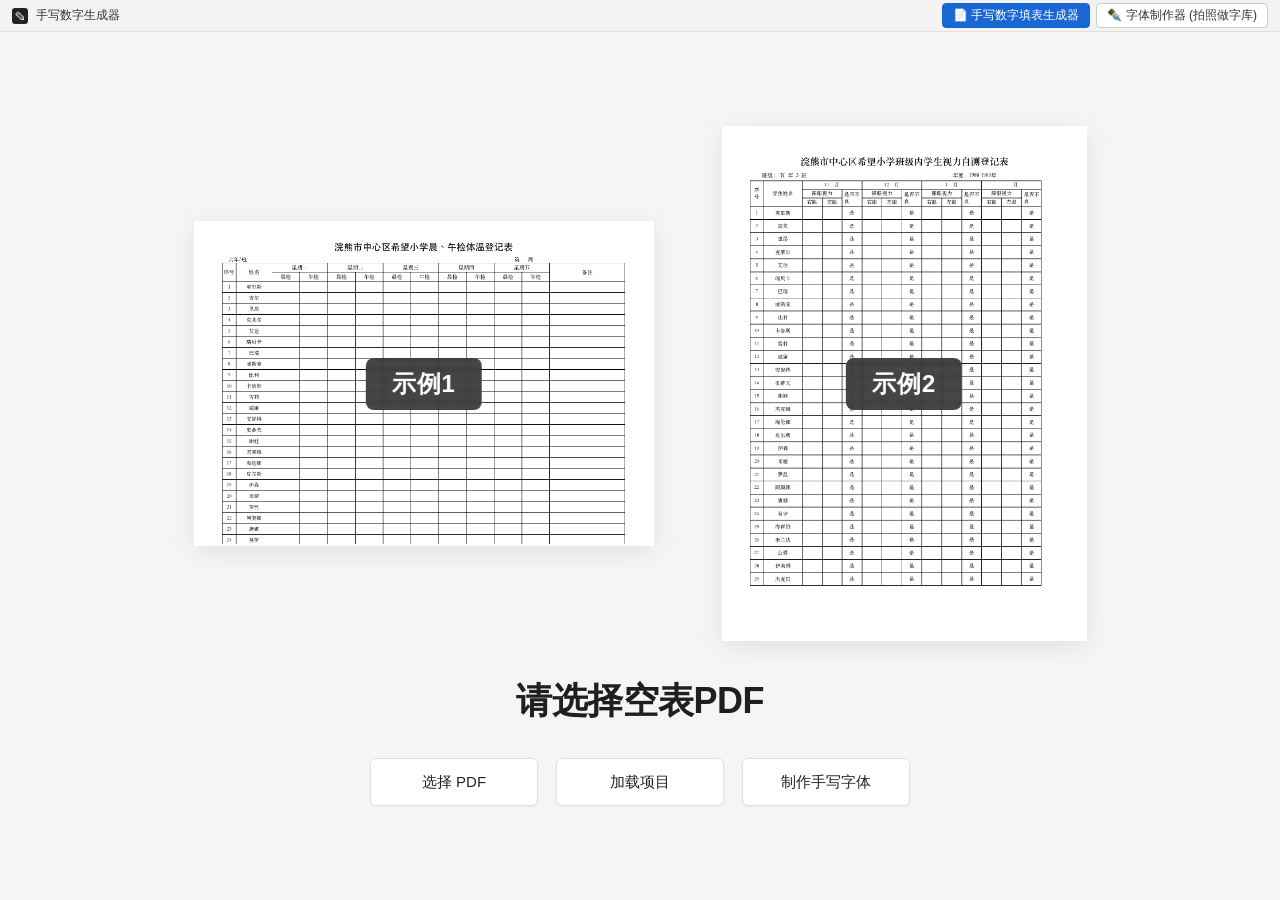
==== index.html @ 27a58cac "feat: initial release of Handwrite Digit Generator & Font Maker with Archify architecture docs" ====
<!doctype html>
<html lang="zh-CN">
<head>
  <meta charset="utf-8">
  <meta name="viewport" content="width=device-width, initial-scale=1">
  <title>手写数字生成器</title>
  <link rel="stylesheet" href="styles.css?v=9">
</head>
<body>
  <div class="app-shell">
    <!-- Top Desktop Window Bar with Module Switcher -->
    <header class="window-titlebar" id="windowTitlebar">
      <div class="titlebar-brand">
        <span class="titlebar-icon">✎</span>
        <span id="windowTitleText">手写数字生成器</span>
      </div>
      <div class="titlebar-mode-switch">
        <button type="button" class="mode-pill active" id="tabMainApp">📄 手写数字填表生成器</button>
        <button type="button" class="mode-pill" id="tabFontMaker">✒️ 字体制作器 (拍照做字库)</button>
      </div>
    </header>

    <!-- ================= VIEW 1: HOME (请选择空表PDF - Screenshot 2) ================= -->
    <main class="home-view" id="homeView">
      <div class="examples-showcase">
        <button type="button" class="example-card landscape" id="btnExample1" title="点击加载示例1：晨、午检体温登记表">
          <img id="imgExample1Preview" alt="示例1：晨、午检体温登记表">
          <span class="example-badge">示例1</span>
        </button>
        <button type="button" class="example-card portrait" id="btnExample2" title="点击加载示例2：学生视力自测登记表">
          <img id="imgExample2Preview" alt="示例2：学生视力自测登记表">
          <span class="example-badge">示例2</span>
        </button>
      </div>
      <h1 class="home-title">请选择空表PDF</h1>
      <div class="home-actions">
        <button type="button" class="home-btn" id="btnHomeSelectPdf">选择 PDF</button>
        <button type="button" class="home-btn" id="btnHomeLoadProject">加载项目</button>
        <button type="button" class="home-btn" id="btnHomeOpenFontMaker">制作手写字体</button>
      </div>
    </main>

    <!-- ================= VIEW 2: WORKSPACE (主工作台 - Screenshots 3, 7, 8, 9) ================= -->
    <section class="workspace-view" id="workspaceView" hidden>
      <!-- Top Toolbar -->
      <div class="top-toolbar">
        <div class="toolbar-left">
          <button type="button" class="icon-btn" id="btnUndo" title="撤销 (Ctrl+Z)" aria-label="撤销">↶</button>
          <button type="button" class="icon-btn" id="btnRedo" title="恢复 (Ctrl+Y)" aria-label="恢复">↷</button>
          <div class="zoom-control">
            <button type="button" class="icon-btn" id="btnZoomOut" aria-label="缩小">-</button>
            <input type="range" class="native-slider" id="zoomSlider" min="40" max="300" step="1" value="145" aria-label="缩放比例">
            <button type="button" class="icon-btn" id="btnZoomIn" aria-label="放大">+</button>
            <span class="zoom-label" id="zoomLabel">145%</span>
          </div>
          <label class="checkbox-inline" for="chkHideLegend">
            <input type="checkbox" id="chkHideLegend">
            <span>隐藏图例</span>
          </label>
        </div>

        <div class="toolbar-center">
          <div class="page-nav">
            <button type="button" class="icon-btn" id="btnPrevPage" aria-label="上一页">‹</button>
            <select class="page-select" id="pageSelect" aria-label="当前页码">
              <option value="1">1</option>
            </select>
            <span id="totalPagesText">/ 2 页</span>
            <button type="button" class="icon-btn" id="btnNextPage" aria-label="下一页">›</button>
          </div>
        </div>

        <div class="toolbar-right">
          <button type="button" class="btn" id="btnRerollSeed" title="重新随机生成全部单元格手写字迹">🎲 换一批字迹</button>
          <button type="button" class="btn" id="btnReselectPdf">重新选择PDF</button>
          <button type="button" class="btn" id="btnLoadProject">加载项目</button>
          <button type="button" class="btn" id="btnSaveProject">保存项目</button>
          <button type="button" class="btn btn-primary" id="btnExportPdf">↑ 导出</button>
          <button type="button" class="icon-btn" id="btnSettings" title="导出与仿真设置" aria-label="设置">⚙️</button>
        </div>
      </div>

      <div class="workspace-body">
        <!-- Left Control Sidebar -->
        <aside class="control-sidebar" id="controlSidebar">
          <!-- Card 1: 整体控制 -->
          <div class="control-card">
            <div class="card-header">
              <div class="card-title-group">
                <h2 class="card-title">整体控制</h2>
              </div>
              <div class="card-tools">
                <button type="button" class="icon-btn" data-copy-section="grid" title="复制整体控制参数" aria-label="复制参数">❐</button>
                <button type="button" class="icon-btn" data-paste-section="grid" title="粘贴整体控制参数" aria-label="粘贴参数">📋</button>
              </div>
            </div>

            <div class="control-row">
              <label class="row-label" for="rngStartX">起点 X</label>
              <div class="row-slider-wrap">
                <input type="range" class="native-slider" id="rngStartX" min="0.2" max="26" step="0.01" value="4.91">
              </div>
              <input type="number" class="num-input" id="numStartX" step="0.01" value="4.91" aria-label="起点X数值">
              <button type="button" class="icon-btn" data-reset="startX" title="重置起点X" aria-label="重置起点X">↺</button>
            </div>

            <div class="control-row">
              <label class="row-label" for="rngStartY">起点 Y</label>
              <div class="row-slider-wrap">
                <input type="range" class="native-slider" id="rngStartY" min="0.2" max="26" step="0.01" value="3.82">
              </div>
              <input type="number" class="num-input" id="numStartY" step="0.01" value="3.82" aria-label="起点Y数值">
              <button type="button" class="icon-btn" data-reset="startY" title="重置起点Y" aria-label="重置起点Y">↺</button>
            </div>

            <div class="control-row">
              <label class="row-label" for="rngColWidth">列宽</label>
              <div class="row-slider-wrap">
                <input type="range" class="native-slider" id="rngColWidth" min="0.4" max="6.0" step="0.01" value="1.82">
              </div>
              <input type="number" class="num-input" id="numColWidth" step="0.01" value="1.82" aria-label="列宽数值">
              <button type="button" class="icon-btn" id="btnToggleColRuler" title="在画面上显示/拖动列宽标尺" aria-label="列宽标尺">📏</button>
              <button type="button" class="icon-btn" data-reset="colWidth" title="重置列宽" aria-label="重置列宽">↺</button>
            </div>

            <div class="control-row">
              <label class="row-label" for="rngRowHeight">行高</label>
              <div class="row-slider-wrap">
                <input type="range" class="native-slider" id="rngRowHeight" min="0.3" max="3.0" step="0.01" value="0.72">
              </div>
              <input type="number" class="num-input" id="numRowHeight" step="0.01" value="0.72" aria-label="行高数值">
              <button type="button" class="icon-btn" id="btnToggleRowRuler" title="在画面上显示/拖动行高标尺" aria-label="行高标尺">📏</button>
              <button type="button" class="icon-btn" data-reset="rowHeight" title="重置行高" aria-label="重置行高">↺</button>
            </div>

            <div class="control-row">
              <label class="row-label" for="rngCellPad">单元格</label>
              <div class="row-slider-wrap">
                <input type="range" class="native-slider" id="rngCellPad" min="-2.0" max="2.0" step="0.01" value="-0.28">
              </div>
              <input type="number" class="num-input" id="numCellPad" step="0.01" value="-0.28" aria-label="单元格偏移数值">
              <button type="button" class="icon-btn" data-reset="cellPad" title="重置单元格偏移" aria-label="重置单元格偏移">↺</button>
            </div>
          </div>

          <!-- Card 2: 行列数 -->
          <div class="control-card">
            <div class="card-header">
              <div class="card-title-group">
                <h2 class="card-title">行列数</h2>
              </div>
            </div>

            <div class="control-row">
              <label class="row-label" for="rngRows">行数</label>
              <div class="row-slider-wrap">
                <input type="range" class="native-slider" id="rngRows" min="1" max="60" step="1" value="24">
              </div>
              <input type="number" class="num-input" id="numRows" min="1" max="60" step="1" value="24" aria-label="行数数值">
              <button type="button" class="icon-btn" data-reset="rows" title="重置行数" aria-label="重置行数">↺</button>
            </div>

            <div class="control-row">
              <label class="row-label" for="rngCols">列数</label>
              <div class="row-slider-wrap">
                <input type="range" class="native-slider" id="rngCols" min="1" max="24" step="1" value="10">
              </div>
              <input type="number" class="num-input" id="numCols" min="1" max="24" step="1" value="10" aria-label="列数数值">
              <button type="button" class="icon-btn" data-reset="cols" title="重置列数" aria-label="重置列数">↺</button>
            </div>

            <div class="cols-check-grid" id="colsCheckGrid"></div>
          </div>

          <!-- Card 3: 填写内容 -->
          <div class="control-card">
            <div class="card-header">
              <div class="card-title-group">
                <h2 class="card-title">填写内容</h2>
              </div>
            </div>

            <div class="fill-tabs">
              <button type="button" class="fill-tab active" id="tabFillRandom">随机填写数字</button>
              <button type="button" class="fill-tab" id="tabFillManual">手动输入</button>
            </div>

            <div class="fill-panel-box" id="panelFillRandom">
              <div class="slots-header">
                <span style="font-size:12.5px;color:#333;">数位顺序</span>
                <div style="display:flex;align-items:center;gap:6px;">
                  <button type="button" class="btn" id="btnPresetTemp" title="一键设为体温 36.1~36.9">体温 36.x</button>
                  <button type="button" class="btn" id="btnPresetVision" title="一键设为视力 4.3~5.1">视力 4.3-5.1</button>
                  <button type="button" class="btn" id="btnAddDigitSlot">+ 添加数位</button>
                </div>
              </div>
              <div class="slots-list" id="digitSlotsList"></div>
            </div>

            <div class="fill-panel-box" id="panelFillManual" hidden>
              <p style="margin:0 0 10px 0;font-size:12px;color:#555;">当前为手动/表格数据模式，可逐格编辑或一键生成真实视力/体温数据。</p>
              <div style="display:flex;gap:8px;flex-wrap:wrap;">
                <button type="button" class="btn btn-primary" id="btnOpenManualModal">✎ 打开手动输入表格</button>
                <button type="button" class="btn" id="btnRegenManualVision">🎲 随机生成视力表 (4.3~5.1)</button>
                <button type="button" class="btn" id="btnRegenManualTemp">🎲 随机生成体温表 (36.1~36.9)</button>
              </div>
            </div>
          </div>

          <!-- Card 4: 字体 -->
          <div class="control-card">
            <div class="card-header">
              <div class="card-title-group">
                <h2 class="card-title">字体</h2>
              </div>
              <div class="card-tools">
                <button type="button" class="btn" id="btnGoMakeFont">✒️ 制作新字体</button>
              </div>
            </div>
            <div class="control-row">
              <select id="fontSelect" class="page-select" style="width:100%;height:32px;" aria-label="选择手写字体"></select>
            </div>
            <div class="control-row" style="margin-top:8px;">
              <label class="checkbox-inline" for="chkNormalizeFontSize" style="margin-left:0;">
                <input type="checkbox" id="chkNormalizeFontSize" checked>
                <span>自动统一字体大小</span>
              </label>
              <label class="checkbox-inline" for="chkScratchEffect" style="margin-left:auto;" title="模拟真人偶尔写错字划掉重写的真实痕迹">
                <input type="checkbox" id="chkScratchEffect">
                <span>偶发涂改仿真痕</span>
              </label>
            </div>
          </div>

          <!-- Card 5: 单元格随机 (Dual-Thumb Range Sliders) -->
          <div class="control-card">
            <div class="card-header">
              <div class="card-title-group">
                <h2 class="card-title">单元格随机</h2>
                <button type="button" class="icon-btn" data-dice-section="cellRandom" title="随机生成单元格偏移范围" aria-label="随机单元格参数">🎲</button>
              </div>
              <div class="card-tools">
                <button type="button" class="icon-btn" data-copy-section="cellRandom" title="复制参数" aria-label="复制">❐</button>
                <button type="button" class="icon-btn" data-paste-section="cellRandom" title="粘贴参数" aria-label="粘贴">📋</button>
              </div>
            </div>
            <div id="mountCellRandom"></div>
          </div>

          <!-- Card 6: 单字位置随机 -->
          <div class="control-card">
            <div class="card-header">
              <div class="card-title-group">
                <h2 class="card-title">单字位置随机</h2>
                <button type="button" class="icon-btn" data-dice-section="charPosRandom" title="随机生成单字位置范围" aria-label="随机单字位置参数">🎲</button>
              </div>
              <div class="card-tools">
                <button type="button" class="icon-btn" data-copy-section="charPosRandom" title="复制参数" aria-label="复制">❐</button>
                <button type="button" class="icon-btn" data-paste-section="charPosRandom" title="粘贴参数" aria-label="粘贴">📋</button>
              </div>
            </div>
            <div id="mountCharPosRandom"></div>
          </div>

          <!-- Card 7: 单字形变随机 -->
          <div class="control-card">
            <div class="card-header">
              <div class="card-title-group">
                <h2 class="card-title">单字形变随机</h2>
                <button type="button" class="icon-btn" data-dice-section="charShapeRandom" title="随机生成单字形变范围" aria-label="随机单字形变参数">🎲</button>
              </div>
              <div class="card-tools">
                <button type="button" class="icon-btn" data-copy-section="charShapeRandom" title="复制参数" aria-label="复制">❐</button>
                <button type="button" class="icon-btn" data-paste-section="charShapeRandom" title="粘贴参数" aria-label="粘贴">📋</button>
              </div>
            </div>
            <div id="mountCharShapeRandom"></div>
          </div>

          <!-- Card 8: 小数点随机 -->
          <div class="control-card">
            <div class="card-header">
              <div class="card-title-group">
                <h2 class="card-title">小数点随机</h2>
                <button type="button" class="icon-btn" data-dice-section="dotRandom" title="随机生成小数点范围" aria-label="随机小数点参数">🎲</button>
              </div>
              <div class="card-tools">
                <button type="button" class="icon-btn" data-copy-section="dotRandom" title="复制参数" aria-label="复制">❐</button>
                <button type="button" class="icon-btn" data-paste-section="dotRandom" title="粘贴参数" aria-label="粘贴">📋</button>
              </div>
            </div>
            <div id="mountDotRandom"></div>
          </div>
        </aside>

        <!-- Right Interactive PDF Preview Viewport -->
        <div class="canvas-viewport" id="canvasViewport">
          <div class="canvas-stage" id="canvasStage">
            <canvas id="pdfRenderCanvas"></canvas>
            <div class="stage-overlay" id="stageOverlay">
              <!-- Blue Column Guides -->
              <div id="colGuidesContainer"></div>
              <!-- Red Origin Handle -->
              <div class="origin-handle" id="originHandle">
                <div class="origin-crosshair">✚</div>
                <div class="origin-badge">点击拖动: 起点</div>
              </div>
              <!-- Green Column Width Ruler -->
              <div class="ruler-handle" id="colWidthRuler" hidden>
                <div class="ruler-line-h" id="colWidthRulerLine">
                  <div class="ruler-dot" style="left:-6px;top:-4.5px;"></div>
                  <div class="ruler-dot" id="colWidthRulerDotEnd" style="right:-6px;top:-4.5px;"></div>
                  <div class="ruler-tag" id="colWidthRulerTag">列宽 1.82 cm</div>
                </div>
              </div>
              <!-- Green Row Height Ruler -->
              <div class="ruler-handle" id="rowHeightRuler" hidden>
                <div class="ruler-line-v" id="rowHeightRulerLine">
                  <div class="ruler-dot" style="left:-4.5px;top:-6px;"></div>
                  <div class="ruler-dot" id="rowHeightRulerDotEnd" style="left:-4.5px;bottom:-6px;"></div>
                  <div class="ruler-tag" id="rowHeightRulerTag" style="left:42px;top:50%;transform:translateY(-50%);">行高 0.72 cm</div>
                </div>
              </div>
            </div>
          </div>

          <div class="floating-hud">
            <div>鼠标左键/中键：拖动画面</div>
            <div>滚轮：缩放画面</div>
          </div>
        </div>
      </div>

      <footer class="status-bar">
        <span id="statusBarText">项目已加载: F:\Project\xmedustudio\HandWriteDigit\handwrite-digit\example\体温登记表范例</span>
        <span id="statusGlyphCount">当前字体: 默认手写字体 (160个实拍字形)</span>
      </footer>
    </section>

    <!-- ================= VIEW 3: FONT MAKER (字体制作器 - Screenshots 10, 11, 12, 13) ================= -->
    <section class="font-maker-view" id="fontMakerView" hidden>
      <!-- Welcome Screen (Screenshot 10) -->
      <div class="fm-welcome" id="fmWelcomeScreen">
        <img class="fm-sample-photo" id="fmSamplePhotoImg" alt="手写数字样本照片">
        <div class="fm-welcome-info">
          <h2>手写字照片要求：</h2>
          <p>1. 尽可能每个字都差不多大</p>
          <p>2. 拍得越清晰，制作效果越好</p>
          <div class="fm-welcome-actions">
            <button type="button" class="fm-btn" id="btnFmUploadPhoto" style="min-width:140px;height:44px;justify-content:center;font-size:15px;">选择图片</button>
            <button type="button" class="fm-btn fm-btn-green" id="btnFmUseSamplePhoto" style="min-width:168px;height:44px;font-size:15px;">使用示例手写照片体验</button>
          </div>
        </div>
      </div>

      <!-- Steps 1, 2, 3 Interactive Screen -->
      <div id="fmStepsContainer" style="display:flex;flex-direction:column;flex:1;overflow:hidden;" hidden>
        <div class="fm-topbar">
          <div style="display:flex;align-items:center;gap:10px;">
            <span class="fm-step-title" id="fmStepTitle">第一步：抠图</span>
            <button type="button" class="fm-btn" id="btnFmReupload">重新选择图片</button>
            <button type="button" class="fm-btn" id="btnFmPrevStep" hidden>返回上一步</button>
            <button type="button" class="fm-btn" id="btnFmUndo" hidden>↶ 撤销</button>
            <button type="button" class="fm-btn" id="btnFmRedo" hidden>↷ 恢复</button>
          </div>

          <!-- Step 1 Center Tolerance Slider -->
          <div id="fmToleranceBar" style="display:flex;flex-direction:column;align-items:center;gap:4px;">
            <span style="font-size:13px;color:#e0e0e0;">容差越高，保留的近似黑色像素越多</span>
            <div style="display:flex;align-items:center;gap:10px;width:300px;">
              <label for="fmToleranceSlider" style="font-size:13px;">容差</label>
              <input type="range" class="native-slider" id="fmToleranceSlider" min="5" max="75" value="29" style="--slider-fill-color:#9333ea;--slider-thumb-color:#9333ea;">
              <span id="fmToleranceVal" style="min-width:24px;font-size:13px;">29</span>
            </div>
          </div>

          <!-- Step 3 Right Preview + Export -->
          <div style="display:flex;align-items:center;gap:16px;">
            <div id="fmStep3PreviewWrap" style="display:flex;align-items:center;gap:10px;" hidden>
              <span style="font-size:13px;color:#ccc;">字体预览</span>
              <canvas id="fmPreviewCanvas" width="120" height="44" style="background:transparent;"></canvas>
              <button type="button" class="fm-btn" id="btnFmAutoLabelRows" title="按行自动标注 1~9, 0, .">⚡ 一键按行标注</button>
            </div>
            <button type="button" class="fm-btn fm-btn-green" id="btnFmNextStep">下一步</button>
            <button type="button" class="fm-btn" id="btnFmExportFont" hidden style="background:#333;border-color:#555;">导出字体</button>
          </div>
        </div>

        <div class="fm-canvas-area" id="fmCanvasViewport">
          <div class="fm-checkerboard" id="fmCanvasStage">
            <canvas id="fmMainCanvas"></canvas>
          </div>
          <div class="floating-hud" id="fmHudTip">
            <div>滚轮：放大缩小检查</div>
            <div>鼠标中键/左键：拖动</div>
          </div>
        </div>

        <!-- Step 3 Bottom Category Bar (Screenshot 13) -->
        <div class="fm-bottom-bar" id="fmBottomBar" hidden></div>

        <footer class="status-bar" style="background:#181818;border-color:#2d2d2d;color:#bbb;">
          <span id="fmStatusBarText">请调节容差使手写数字清晰、纸张背景透明</span>
          <span>支持导出本地字库并自动载入填表器</span>
        </footer>
      </div>

      <!-- Right-click context menu for Step 2 Box deletion (Screenshot 12) -->
      <div class="fm-context-menu" id="fmContextMenu" hidden>
        <button type="button" class="fm-context-item" id="btnFmDeleteBox">删除此框</button>
        <button type="button" class="fm-context-item" id="btnFmCancelMenu">取消</button>
      </div>
    </section>
  </div>

  <!-- Hidden File Inputs -->
  <input type="file" id="fileInputPdf" accept=".pdf,application/pdf" hidden>
  <input type="file" id="fileInputProject" accept=".json,application/json" hidden>
  <input type="file" id="fileInputPhoto" accept="image/*" hidden>

  <!-- ================= DIALOG 1: 手动输入表格 (Screenshot 8) ================= -->
  <dialog id="dialogManualInput" aria-labelledby="dialogManualTitle" closedby="any">
    <div class="modal-header">
      <h2 class="modal-title" id="dialogManualTitle">✎ 手动输入</h2>
      <div style="display:flex;align-items:center;gap:8px;">
        <button type="button" class="btn" id="btnModalFillVision">随机视力 (4.3-5.1)</button>
        <button type="button" class="btn" id="btnModalFillTemp">随机体温 (36.1-36.9)</button>
        <button type="button" class="btn btn-primary" id="btnSaveManualModal">保存更改</button>
        <button type="button" class="icon-btn" id="btnCloseManualModal" aria-label="关闭">✕</button>
      </div>
    </div>
    <div class="modal-body">
      <div class="manual-table-container">
        <table class="manual-grid-table" id="manualGridTable"></table>
      </div>
    </div>
  </dialog>

  <!-- ================= DIALOG 2: 修改数位 (Video f_30.6.jpg) ================= -->
  <dialog id="dialogEditSlot" aria-labelledby="dialogEditSlotTitle" closedby="any" style="min-width:360px;">
    <div class="modal-header">
      <h2 class="modal-title" id="dialogEditSlotTitle">✎ 修改数位</h2>
      <button type="button" class="icon-btn" id="btnCloseSlotModal" aria-label="关闭">✕</button>
    </div>
    <div class="modal-body">
      <div class="control-row" style="margin-bottom:16px;">
        <label class="row-label" for="slotTypeSelect">类型</label>
        <select id="slotTypeSelect" class="page-select" style="flex:1;height:32px;">
          <option value="digit">数字</option>
          <option value="dot">小数点</option>
        </select>
      </div>
      <div id="slotDigitsWrap">
        <div style="display:flex;align-items:center;justify-content:space-between;">
          <span style="font-size:13px;color:#333;">数字</span>
          <div style="display:flex;gap:6px;">
            <button type="button" class="btn" id="btnSlotSelectAll" style="height:24px;font-size:11.5px;">全选</button>
            <button type="button" class="btn" id="btnSlotSelectClear" style="height:24px;font-size:11.5px;">清空</button>
          </div>
        </div>
        <div class="digit-check-grid" id="slotDigitChecks"></div>
      </div>
      <div style="display:flex;justify-content:center;gap:14px;margin-top:16px;">
        <button type="button" class="btn btn-primary" id="btnSlotOk" style="min-width:96px;justify-content:center;">OK</button>
        <button type="button" class="btn" id="btnSlotCancel" style="min-width:96px;justify-content:center;">Cancel</button>
      </div>
    </div>
  </dialog>

  <!-- ================= DIALOG 3: 导出多页 PDF 与打印 (Video f_47.jpg) ================= -->
  <dialog id="dialogExportPdf" aria-labelledby="dialogExportTitle" closedby="any" style="min-width:420px;">
    <div class="modal-header">
      <h2 class="modal-title" id="dialogExportTitle">✎ 导出多页 PDF 与打印</h2>
      <button type="button" class="icon-btn" id="btnCloseExportModal" aria-label="关闭">✕</button>
    </div>
    <div class="modal-body">
      <div id="exportConfigSection">
        <div class="control-row" style="margin-bottom:14px;">
          <label for="exportCopiesInput" style="width:150px;font-size:13px;">生成份数 (每份字迹全新随机)：</label>
          <input type="number" class="num-input" id="exportCopiesInput" min="1" max="50" value="1" style="width:80px;">
          <span style="font-size:12px;color:#666;" id="exportTotalPagesHint">共导出 2 页 PDF</span>
        </div>
        <div class="control-row" style="margin-bottom:18px;">
          <label class="checkbox-inline" for="chkExportPrintAfter" style="margin-left:0;">
            <input type="checkbox" id="chkExportPrintAfter">
            <span>生成后同时打开系统打印窗口</span>
          </label>
        </div>
        <div style="display:flex;justify-content:flex-end;gap:10px;">
          <button type="button" class="btn" id="btnCancelExport">取消</button>
          <button type="button" class="btn btn-primary" id="btnStartExport">开始生成并下载 PDF</button>
        </div>
      </div>

      <div id="exportProgressSection" hidden style="padding:12px 0;">
        <div style="font-size:14px;margin-bottom:10px;color:#222;" id="exportProgressLabel">正在生成 PDF... 1/2 页</div>
        <div style="display:flex;align-items:center;gap:12px;">
          <progress id="exportProgressBar" max="100" value="50" style="flex:1;height:10px;"></progress>
          <span id="exportProgressPct" style="font-size:13px;min-width:38px;text-align:right;">50%</span>
        </div>
      </div>
    </div>
  </dialog>

  <!-- ================= DIALOG 4: 通用提示弹窗 (AI框字完成 / 导出字体成功) ================= -->
  <dialog id="dialogNotice" aria-labelledby="dialogNoticeTitle" closedby="any" style="min-width:340px;background:#252526;color:#fff;border-color:#444;">
    <div class="modal-header" style="background:#1e1e1e;border-color:#383838;color:#fff;">
      <h2 class="modal-title" id="dialogNoticeTitle">提示</h2>
      <button type="button" class="icon-btn" id="btnCloseNotice" style="color:#ccc;" aria-label="关闭">✕</button>
    </div>
    <div class="modal-body" style="padding:22px 24px;">
      <div style="display:flex;align-items:center;gap:16px;margin-bottom:20px;">
        <div style="width:38px;height:38px;border-radius:50%;background:#0284c7;color:#fff;display:flex;align-items:center;justify-content:center;font-size:20px;font-weight:bold;flex-shrink:0;">i</div>
        <div id="dialogNoticeMessage" style="font-size:14.5px;line-height:1.5;">AI 已经预框选数字，请核对！</div>
      </div>
      <div style="display:flex;justify-content:flex-end;">
        <button type="button" class="fm-btn" id="btnNoticeOk" style="min-width:88px;justify-content:center;border-color:#a855f7;">OK</button>
      </div>
    </div>
  </dialog>

  <!-- Local Bundled Assets & Libraries -->
  <script src="vendor/pdf.min.js?v=9"></script>
  <script src="vendor/jspdf.umd.min.js?v=9"></script>
  <script src="assets/default-font.js?v=9"></script>
  <script src="assets/examples-data.js?v=9"></script>
  <script src="app.js?v=9"></script>
</body>
</html>
---- styles.css ----
:root {
  --brand-color: #1967d2;
  --brand-hover: #1557b0;
  --bg-app: #f2f2f2;
  --bg-card: #ffffff;
  --bg-input: #ffffff;
  --text-main: #1f1f1f;
  --text-muted: #666666;
  --border-color: #dcdcdc;
  --border-soft: #e8e8e8;
  --slider-track-size: 6px;
  --slider-thumb-size: 16px;
  --slider-track-radius: 999px;
  --slider-thumb-radius: 50%;
  --slider-track-color: #d6d8db;
  --slider-fill-color: #1967d2;
  --slider-thumb-color: #1967d2;
  color-scheme: light;
}

* {
  box-sizing: border-box;
  user-select: none;
}

[hidden] {
  display: none !important;
}

html, body {
  margin: 0;
  padding: 0;
  width: 100%;
  height: 100%;
  overflow: hidden;
  font-family: -apple-system, BlinkMacSystemFont, "PingFang SC", "Microsoft YaHei", "Segoe UI", sans-serif;
  background: var(--bg-app);
  color: var(--text-main);
  accent-color: var(--brand-color);
  font-size: 13px;
}

/* Fallback for older browsers without accent-color */
@supports not (accent-color: var(--brand-color)) {
  input[type="checkbox"] {
    appearance: auto;
  }
}

/* Native Range Input Styling (separated WebKit and Firefox blocks) */
input[type="range"].native-slider {
  --attr-min: 0;
  --attr-max: 100;
  --control-value: 50;
  --slider-progress: calc((var(--control-value) - var(--attr-min)) / (var(--attr-max) - var(--attr-min)) * 100%);
  appearance: none;
  -webkit-appearance: none;
  inline-size: 100%;
  block-size: 24px;
  margin: 0;
  padding: 0;
  border: 0;
  background: transparent;
  cursor: pointer;
}

input[type="range"].native-slider::-webkit-slider-runnable-track {
  block-size: var(--slider-track-size);
  border: 0;
  border-radius: var(--slider-track-radius);
  background: linear-gradient(
    to right,
    var(--slider-fill-color) var(--slider-progress),
    var(--slider-track-color) var(--slider-progress)
  );
}

input[type="range"].native-slider::-webkit-slider-thumb {
  -webkit-appearance: none;
  appearance: none;
  inline-size: var(--slider-thumb-size);
  block-size: var(--slider-thumb-size);
  margin-block-start: calc((var(--slider-track-size) - var(--slider-thumb-size)) / 2);
  border: 0;
  border-radius: var(--slider-thumb-radius);
  background: var(--slider-thumb-color);
  box-shadow: 0 1px 3px rgba(0, 0, 0, 0.25);
}

input[type="range"].native-slider::-moz-range-track {
  block-size: var(--slider-track-size);
  border: 0;
  border-radius: var(--slider-track-radius);
  background: var(--slider-track-color);
}

input[type="range"].native-slider::-moz-range-progress {
  block-size: var(--slider-track-size);
  border-radius: var(--slider-track-radius);
  background: var(--slider-fill-color);
}

input[type="range"].native-slider::-moz-range-thumb {
  inline-size: var(--slider-thumb-size);
  block-size: var(--slider-thumb-size);
  border: 0;
  border-radius: var(--slider-thumb-radius);
  background: var(--slider-thumb-color);
  box-shadow: 0 1px 3px rgba(0, 0, 0, 0.25);
}

input[type="range"].native-slider:focus-visible {
  outline: 2px solid var(--slider-fill-color);
  outline-offset: 4px;
}

/* Native Dialog Rules per Modern Web Guidance */
dialog {
  border: 1px solid #d0d0d0;
  border-radius: 8px;
  padding: 0;
  background: #ffffff;
  color: var(--text-main);
  box-shadow: 0 16px 48px rgba(0, 0, 0, 0.22);
}

dialog:modal {
  overscroll-behavior: contain;
}

dialog::backdrop {
  background: rgba(0, 0, 0, 0.45);
  overflow: hidden;
  overscroll-behavior: contain;
}

/* App Window Chrome Header */
.app-shell {
  display: flex;
  flex-direction: column;
  width: 100vw;
  height: 100vh;
}

.window-titlebar {
  height: 32px;
  background: #f3f3f3;
  border-bottom: 1px solid #e0e0e0;
  display: flex;
  align-items: center;
  justify-content: space-between;
  padding: 0 12px;
  font-size: 12px;
  color: #333;
  flex-shrink: 0;
}

.window-titlebar.dark {
  background: #181818;
  border-bottom: 1px solid #2b2b2b;
  color: #e5e5e5;
}

.titlebar-brand {
  display: flex;
  align-items: center;
  gap: 8px;
  font-weight: 500;
}

.titlebar-icon {
  width: 16px;
  height: 16px;
  display: inline-flex;
  align-items: center;
  justify-content: center;
  background: #222;
  color: #fff;
  border-radius: 3px;
  font-size: 11px;
}

.titlebar-mode-switch {
  display: flex;
  align-items: center;
  gap: 6px;
}

.mode-pill {
  border: 1px solid #ccc;
  background: #fff;
  color: #333;
  padding: 3px 10px;
  border-radius: 4px;
  font-size: 12px;
  cursor: pointer;
  display: inline-flex;
  align-items: center;
  gap: 5px;
  transition: all 0.15s;
}

.mode-pill:hover {
  border-color: var(--brand-color);
  color: var(--brand-color);
}

.mode-pill.active {
  background: var(--brand-color);
  color: #fff;
  border-color: var(--brand-color);
}

/*View 1: Home / Empty Table Selector (Screenshot 2)*/
.home-view {
  flex: 1;
  display: flex;
  flex-direction: column;
  align-items: center;
  justify-content: center;
  background: #f5f5f5;
  padding: 24px;
  overflow-y: auto;
}

.examples-showcase {
  display: flex;
  align-items: center;
  justify-content: center;
  gap: 68px;
  margin-bottom: 36px;
  flex-wrap: wrap;
}

.example-card {
  position: relative;
  background: #fff;
  border: 2px solid transparent;
  box-shadow: 0 6px 24px rgba(0, 0, 0, 0.08);
  cursor: pointer;
  transition: transform 0.2s ease, box-shadow 0.2s ease, border-color 0.2s ease;
  padding: 0;
  overflow: hidden;
}

.example-card:hover {
  transform: translateY(-4px);
  box-shadow: 0 12px 32px rgba(25, 103, 210, 0.18);
  border-color: var(--brand-color);
}

.example-card.landscape {
  width: 460px;
  height: 325px;
}

.example-card.portrait {
  width: 365px;
  height: 515px;
}

.example-card img {
  width: 100%;
  height: 100%;
  object-fit: contain;
  display: block;
}

.example-badge {
  position: absolute;
  left: 50%;
  top: 50%;
  transform: translate(-50%, -50%);
  background: rgba(38, 38, 38, 0.85);
  color: #fff;
  padding: 10px 26px;
  border-radius: 8px;
  font-size: 24px;
  font-weight: 700;
  letter-spacing: 1px;
  backdrop-filter: blur(2px);
  pointer-events: none;
}

.home-title {
  font-size: 36px;
  font-weight: 700;
  color: #1f1f1f;
  margin: 0 0 32px 0;
  letter-spacing: -0.5px;
}

.home-actions {
  display: flex;
  gap: 18px;
}

.home-btn {
  min-width: 168px;
  height: 48px;
  background: #ffffff;
  border: 1px solid #e0e0e0;
  border-radius: 6px;
  font-size: 15px;
  color: #222;
  cursor: pointer;
  box-shadow: 0 1px 3px rgba(0,0,0,0.04);
  transition: all 0.15s;
}

.home-btn:hover {
  border-color: #b5b5b5;
  background: #fafafa;
}

/* View 2: Main Workspace (Screenshots 3, 7, 8, 9) */
.workspace-view {
  flex: 1;
  display: flex;
  flex-direction: column;
  overflow: hidden;
  background: #fff;
}

.top-toolbar {
  height: 48px;
  background: #ffffff;
  border-bottom: 1px solid #e5e5e5;
  display: flex;
  align-items: center;
  justify-content: space-between;
  padding: 0 16px;
  flex-shrink: 0;
}

.toolbar-left, .toolbar-center, .toolbar-right {
  display: flex;
  align-items: center;
  gap: 10px;
}

.icon-btn {
  width: 28px;
  height: 28px;
  border: 1px solid transparent;
  background: transparent;
  border-radius: 4px;
  color: #444;
  cursor: pointer;
  display: inline-flex;
  align-items: center;
  justify-content: center;
  font-size: 15px;
}

.icon-btn:hover:not(:disabled) {
  background: #f0f0f0;
  color: #111;
}

.icon-btn:disabled {
  opacity: 0.35;
  cursor: default;
}

.zoom-control {
  display: flex;
  align-items: center;
  gap: 6px;
  width: 195px;
}

.zoom-label {
  min-width: 42px;
  text-align: right;
  font-variant-numeric: tabular-nums;
  color: #333;
}

.checkbox-inline {
  display: inline-flex;
  align-items: center;
  gap: 5px;
  cursor: pointer;
  color: #333;
  margin-left: 6px;
}

.page-nav {
  display: flex;
  align-items: center;
  gap: 6px;
}

.page-select {
  height: 28px;
  padding: 0 22px 0 10px;
  border: 1px solid #d4d4d4;
  border-radius: 4px;
  background: #fff;
  font-size: 13px;
}

.btn {
  height: 30px;
  padding: 0 12px;
  border: 1px solid #d4d4d4;
  border-radius: 4px;
  background: #fff;
  color: #222;
  font-size: 12.5px;
  cursor: pointer;
  display: inline-flex;
  align-items: center;
  gap: 5px;
  transition: all 0.15s;
}

.btn:hover {
  background: #f5f5f5;
  border-color: #bdbdbd;
}

.btn-primary {
  background: var(--brand-color);
  border-color: var(--brand-color);
  color: #fff;
  font-weight: 500;
}

.btn-primary:hover {
  background: var(--brand-hover);
  border-color: var(--brand-hover);
}

.workspace-body {
  flex: 1;
  display: flex;
  overflow: hidden;
}

/* Left Control Sidebar */
.control-sidebar {
  width: 470px;
  flex-shrink: 0;
  background: #ffffff;
  border-right: 1px solid #e5e5e5;
  overflow-y: auto;
  padding: 12px 14px 36px 14px;
  display: flex;
  flex-direction: column;
  gap: 14px;
}

.control-card {
  background: #f3f3f3;
  border-radius: 8px;
  padding: 16px 18px;
}

.card-header {
  display: flex;
  align-items: center;
  justify-content: space-between;
  margin-bottom: 14px;
}

.card-title-group {
  display: flex;
  align-items: center;
  gap: 8px;
}

.card-title {
  font-size: 14.5px;
  font-weight: 700;
  color: #1f1f1f;
  margin: 0;
}

.card-tools {
  display: flex;
  align-items: center;
  gap: 6px;
}

.control-row {
  display: flex;
  align-items: center;
  gap: 10px;
  margin-bottom: 12px;
}

.control-row:last-child {
  margin-bottom: 0;
}

.row-label {
  width: 54px;
  flex-shrink: 0;
  font-size: 12.5px;
  color: #222;
}

.row-slider-wrap {
  flex: 1;
  display: flex;
  align-items: center;
}

.num-input {
  width: 58px;
  height: 28px;
  border: 1px solid #d6d6d6;
  border-radius: 4px;
  background: #fff;
  text-align: center;
  font-size: 12.5px;
  color: #222;
  font-variant-numeric: tabular-nums;
}

.num-input:focus {
  outline: 2px solid var(--brand-color);
  border-color: transparent;
}

/* Columns Checkboxes Grid */
.cols-check-grid {
  display: grid;
  grid-template-columns: repeat(5, 1fr);
  gap: 8px 6px;
  margin-top: 12px;
}

.col-check-item {
  display: inline-flex;
  align-items: center;
  gap: 5px;
  font-size: 12px;
  color: #222;
  cursor: pointer;
}

.col-check-item input[type="checkbox"] {
  width: 15px;
  height: 15px;
  margin: 0;
  cursor: pointer;
}

/* Fill Content Tabs & Digit Slots */
.fill-tabs {
  display: flex;
  border-bottom: 1px solid #dcdcdc;
  margin-bottom: 12px;
}

.fill-tab {
  padding: 7px 14px;
  background: transparent;
  border: 1px solid transparent;
  border-bottom: none;
  border-radius: 6px 6px 0 0;
  font-size: 12.5px;
  color: #555;
  cursor: pointer;
  margin-bottom: -1px;
}

.fill-tab.active {
  background: #fafafa;
  border-color: #dcdcdc;
  color: #111;
  font-weight: 600;
}

.fill-panel-box {
  background: #fafafa;
  border: 1px solid #e2e2e2;
  border-radius: 0 6px 6px 6px;
  padding: 12px;
}

.slots-header {
  display: flex;
  align-items: center;
  justify-content: space-between;
  margin-bottom: 10px;
}

.slots-list {
  display: flex;
  flex-wrap: wrap;
  gap: 10px;
}

.digit-slot-card {
  position: relative;
  width: 76px;
  height: 76px;
  background: #e9e9e9;
  border: 1px solid #cccccc;
  border-radius: 6px;
  display: flex;
  flex-direction: column;
  align-items: center;
  justify-content: center;
  cursor: pointer;
  padding: 6px;
  text-align: center;
  transition: border-color 0.15s, background 0.15s;
}

.digit-slot-card:hover {
  border-color: var(--brand-color);
  background: #eef4fc;
}

.slot-name {
  font-size: 12.5px;
  font-weight: 600;
  color: #222;
  line-height: 1.25;
}

.slot-sub {
  font-size: 10.5px;
  color: #666;
  margin-top: 3px;
}

.slot-del-btn {
  position: absolute;
  top: 4px;
  right: 4px;
  width: 18px;
  height: 18px;
  border-radius: 50%;
  border: none;
  background: #dc2626;
  color: #fff;
  font-size: 11px;
  line-height: 1;
  cursor: pointer;
  display: inline-flex;
  align-items: center;
  justify-content: center;
  padding: 0;
}

.slot-del-btn:hover {
  background: #b91c1c;
}

/* Dual-Thumb Range Slider (Min-Max Pill Bar) */
.param-group {
  margin-bottom: 14px;
}

.param-group:last-child {
  margin-bottom: 0;
}

.param-label {
  font-size: 12.5px;
  color: #222;
  margin-bottom: 6px;
  display: block;
}

.dual-control-row {
  display: flex;
  align-items: center;
  gap: 8px;
}

.side-tag {
  font-size: 12px;
  color: #444;
  white-space: nowrap;
}

.dual-slider {
  position: relative;
  flex: 1;
  height: 24px;
  display: flex;
  align-items: center;
  cursor: pointer;
  touch-action: none;
}

.dual-track {
  position: relative;
  width: 100%;
  height: 8px;
  background: #d5d7da;
  border-radius: 999px;
}

.dual-range-fill {
  position: absolute;
  top: -3px;
  height: 14px;
  background: var(--brand-color);
  border-radius: 999px;
  min-width: 14px;
}

.dual-thumb {
  position: absolute;
  top: 50%;
  width: 16px;
  height: 16px;
  margin-top: -8px;
  margin-left: -8px;
  border-radius: 50%;
  background: var(--brand-color);
  border: 2px solid #fff;
  box-shadow: 0 1px 3px rgba(0,0,0,0.3);
  cursor: ew-resize;
  z-index: 2;
}

.dual-thumb:hover, .dual-thumb.dragging {
  transform: scale(1.15);
}

/* Right Interactive PDF Canvas Viewport */
.canvas-viewport {
  flex: 1;
  position: relative;
  background: #efefef;
  overflow: hidden;
  cursor: grab;
}

.canvas-viewport.panning {
  cursor: grabbing;
}

.canvas-stage {
  position: absolute;
  left: 0;
  top: 0;
  transform-origin: 0 0;
  box-shadow: 0 6px 28px rgba(0, 0, 0, 0.14);
  background: #fff;
}

.canvas-stage canvas {
  display: block;
}

/* Interactive Overlay Handles on PDF Stage (Screenshots 7, 8, 9 & Video 0:24-0:27) */
.stage-overlay {
  position: absolute;
  inset: 0;
  pointer-events: none;
}

.stage-overlay.hidden {
  display: none;
}

.origin-handle {
  position: absolute;
  pointer-events: auto;
  cursor: move;
  z-index: 20;
}

.origin-crosshair {
  position: absolute;
  left: -9px;
  top: -9px;
  width: 18px;
  height: 18px;
  color: #dc2626;
  font-weight: bold;
  display: flex;
  align-items: center;
  justify-content: center;
  font-size: 18px;
}

.origin-badge {
  position: absolute;
  left: -2px;
  top: 6px;
  background: #dc2626;
  color: #fff;
  padding: 3px 8px;
  border-radius: 4px;
  font-size: 12px;
  white-space: nowrap;
  box-shadow: 0 2px 6px rgba(220, 38, 38, 0.35);
}

.col-guide-line {
  position: absolute;
  top: 0;
  bottom: 0;
  width: 2px;
  background: #2563eb;
  pointer-events: auto;
  cursor: ew-resize;
  z-index: 15;
}

.col-guide-badge {
  position: absolute;
  top: -26px;
  left: 0;
  background: #2563eb;
  color: #fff;
  padding: 2px 7px;
  border-radius: 4px;
  font-size: 11.5px;
  white-space: nowrap;
  cursor: ew-resize;
  box-shadow: 0 2px 5px rgba(37, 99, 235, 0.3);
}

.ruler-handle {
  position: absolute;
  pointer-events: auto;
  z-index: 18;
}

.ruler-line-h {
  height: 3px;
  background: #16a34a;
  position: relative;
  cursor: ew-resize;
}

.ruler-line-v {
  width: 3px;
  background: #16a34a;
  position: relative;
  cursor: ns-resize;
}

.ruler-dot {
  position: absolute;
  width: 12px;
  height: 12px;
  border-radius: 50%;
  background: #16a34a;
  border: 2px solid #fff;
  box-shadow: 0 1px 4px rgba(0,0,0,0.3);
}

.ruler-tag {
  position: absolute;
  background: #15803d;
  color: #fff;
  padding: 2px 6px;
  border-radius: 4px;
  font-size: 11px;
  white-space: nowrap;
  transform: translate(-50%, -120%);
  left: 50%;
  top: 0;
}

.floating-hud {
  position: absolute;
  right: 18px;
  bottom: 18px;
  background: rgba(34, 34, 34, 0.85);
  color: #fff;
  padding: 9px 14px;
  border-radius: 8px;
  font-size: 12.5px;
  line-height: 1.55;
  pointer-events: none;
  backdrop-filter: blur(4px);
}

.status-bar {
  height: 24px;
  background: #f5f5f5;
  border-top: 1px solid #e0e0e0;
  padding: 0 12px;
  display: flex;
  align-items: center;
  justify-content: space-between;
  font-size: 11.5px;
  color: #444;
  flex-shrink: 0;
}

/* View 3: Font Maker (字体制作器 - Dark Theme, Screenshots 10, 11, 12, 13) */
.font-maker-view {
  flex: 1;
  display: flex;
  flex-direction: column;
  background: #1a1a1a;
  color: #f0f0f0;
  overflow: hidden;
}

.fm-topbar {
  height: 56px;
  background: #202020;
  border-bottom: 1px solid #333;
  display: flex;
  align-items: center;
  justify-content: space-between;
  padding: 0 20px;
  flex-shrink: 0;
}

.fm-step-title {
  font-size: 20px;
  font-weight: 700;
  color: #fff;
  margin-right: 14px;
}

.fm-btn {
  height: 36px;
  padding: 0 16px;
  background: #333333;
  border: 1px solid #484848;
  border-radius: 6px;
  color: #eee;
  font-size: 13.5px;
  cursor: pointer;
  display: inline-flex;
  align-items: center;
  gap: 6px;
}

.fm-btn:hover:not(:disabled) {
  background: #404040;
}

.fm-btn:disabled {
  opacity: 0.4;
  cursor: default;
}

.fm-btn-green {
  background: #15803d;
  border-color: #16a34a;
  color: #fff;
  font-weight: 600;
  min-width: 110px;
  justify-content: center;
}

.fm-btn-green:hover:not(:disabled) {
  background: #16a34a;
}

/* Font Maker Welcome Screen (Screenshot 10) */
.fm-welcome {
  flex: 1;
  display: flex;
  align-items: center;
  justify-content: center;
  gap: 64px;
  padding: 32px;
  overflow: auto;
}

.fm-sample-photo {
  max-height: calc(100vh - 120px);
  max-width: 55vw;
  border-radius: 6px;
  border: 2px solid #d4d4d4;
  box-shadow: 0 12px 40px rgba(0,0,0,0.45);
  object-fit: contain;
}

.fm-welcome-info h2 {
  font-size: 26px;
  margin: 0 0 22px 0;
  color: #fff;
}

.fm-welcome-info p {
  font-size: 17px;
  color: #e0e0e0;
  margin: 0 0 16px 0;
}

.fm-welcome-actions {
  display: flex;
  gap: 14px;
  margin-top: 28px;
}

/* Font Maker Canvas Area (Steps 1, 2, 3) */
.fm-canvas-area {
  flex: 1;
  position: relative;
  background: #777777;
  overflow: hidden;
  cursor: crosshair;
}

.fm-checkerboard {
  position: absolute;
  left: 0;
  top: 0;
  transform-origin: 0 0;
  background-color: #ffffff;
  background-image:
    linear-gradient(45deg, #dcdcdc 25%, transparent 25%),
    linear-gradient(-45deg, #dcdcdc 25%, transparent 25%),
    linear-gradient(45deg, transparent 75%, #dcdcdc 75%),
    linear-gradient(-45deg, transparent 75%, #dcdcdc 75%);
  background-size: 24px 24px;
  background-position: 0 0, 0 12px, 12px -12px, -12px 0;
  box-shadow: 0 8px 32px rgba(0, 0, 0, 0.35);
}

/* Step 3 Bottom Category Bar (Screenshot 13) */
.fm-bottom-bar {
  height: 74px;
  background: #1f1f1f;
  border-top: 1px solid #333;
  display: flex;
  align-items: center;
  justify-content: center;
  gap: 10px;
  padding: 0 20px;
  flex-shrink: 0;
}

.fm-cat-item {
  display: flex;
  flex-direction: column;
  align-items: center;
  gap: 4px;
}

.fm-cat-btn {
  width: 44px;
  height: 36px;
  border-radius: 5px;
  border: 2px solid transparent;
  background: #333;
  color: #fff;
  font-size: 14px;
  font-weight: 700;
  cursor: pointer;
  transition: transform 0.1s, border-color 0.1s;
}

.fm-cat-btn.active {
  border-color: #fff;
  transform: translateY(-2px);
  box-shadow: 0 0 0 2px #a855f7;
}

.fm-cat-count {
  font-size: 11px;
  color: #aaa;
}

/* Context Menu in Step 2 (Screenshot 12) */
.fm-context-menu {
  position: fixed;
  background: #252526;
  border: 1px solid #454545;
  border-radius: 4px;
  padding: 4px 0;
  min-width: 120px;
  z-index: 1000;
  box-shadow: 0 6px 18px rgba(0,0,0,0.45);
}

.fm-context-item {
  display: block;
  width: 100%;
  padding: 6px 14px;
  text-align: left;
  background: transparent;
  border: none;
  color: #eee;
  font-size: 13px;
  cursor: pointer;
}

.fm-context-item:hover {
  background: #9333ea;
  color: #fff;
}

/* Modals: Manual Input Table (Screenshot 8), Edit Digit Slot (f_30.6.jpg), Export PDF */
.modal-header {
  display: flex;
  align-items: center;
  justify-content: space-between;
  padding: 10px 16px;
  border-bottom: 1px solid #e5e5e5;
  background: #f9f9f9;
}

.modal-title {
  font-size: 13.5px;
  font-weight: 600;
  margin: 0;
  display: flex;
  align-items: center;
  gap: 6px;
}

.modal-body {
  padding: 16px 20px;
}

.manual-table-container {
  max-height: 68vh;
  max-width: 86vw;
  overflow: auto;
  border: 1px solid #e0e0e0;
}

.manual-grid-table {
  border-collapse: collapse;
  width: 100%;
  font-size: 12.5px;
}

.manual-grid-table th, .manual-grid-table td {
  border: 1px solid #e6e6e6;
  padding: 0;
  min-width: 88px;
  height: 30px;
}

.manual-grid-table th {
  background: #f7f7f7;
  font-weight: 600;
  color: #333;
  padding: 4px 8px;
  position: sticky;
  top: 0;
  z-index: 2;
}

.manual-grid-table th.unshown, .manual-grid-table td.unshown {
  background: #fdf6dc;
  color: #8a6d1b;
}

.manual-grid-table td.row-hdr {
  background: #fafafa;
  text-align: center;
  font-weight: 500;
  min-width: 64px;
  padding: 0 8px;
  position: sticky;
  left: 0;
  z-index: 1;
}

.manual-cell-input {
  width: 100%;
  height: 100%;
  border: none;
  background: transparent;
  padding: 4px 8px;
  font-size: 12.5px;
  color: inherit;
}

.manual-cell-input:focus {
  outline: 2px solid var(--brand-color);
  background: #fff;
}

.digit-check-grid {
  display: grid;
  grid-template-columns: repeat(5, 1fr);
  gap: 12px 16px;
  margin: 14px 0 22px 0;
}

.digit-check-label {
  display: inline-flex;
  align-items: center;
  gap: 6px;
  font-size: 14px;
  cursor: pointer;
}

.digit-check-label input {
  width: 18px;
  height: 18px;
}
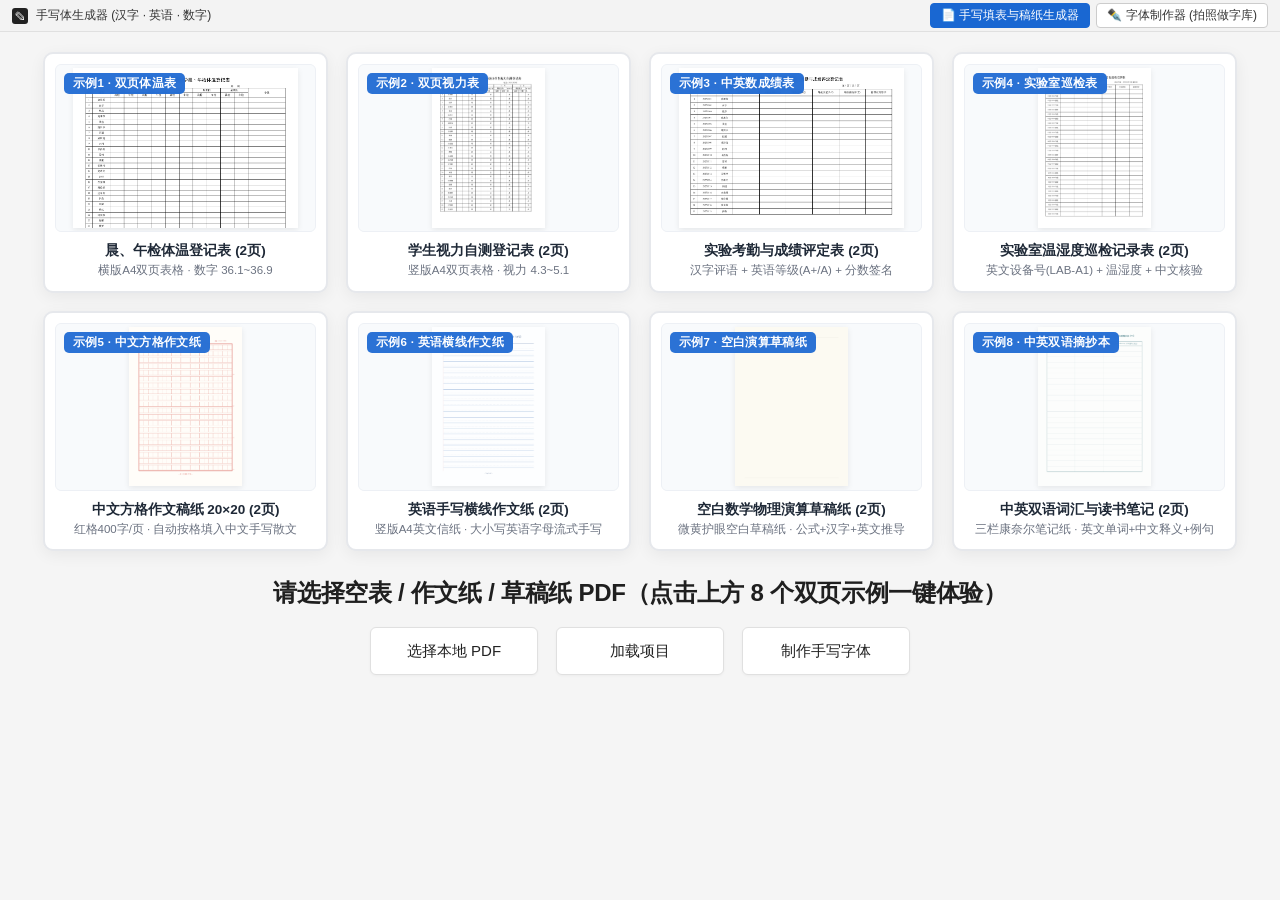
==== commit 071f57d4: "feat: add handwritten Chinese/English engine, 6 handwriting styles, and 8 multi-page PDF examples" ====
--- a/index.html
+++ b/index.html
@@ -3,8 +3,8 @@
 <head>
   <meta charset="utf-8">
   <meta name="viewport" content="width=device-width, initial-scale=1">
-  <title>手写数字生成器</title>
-  <link rel="stylesheet" href="styles.css?v=9">
+  <title>手写体生成器 · 汉字 / 英语字母 / 数字填表与稿纸生成工具</title>
+  <link rel="stylesheet" href="styles.css?v=11">
 </head>
 <body>
   <div class="app-shell">
@@ -12,29 +12,22 @@
     <header class="window-titlebar" id="windowTitlebar">
       <div class="titlebar-brand">
         <span class="titlebar-icon">✎</span>
-        <span id="windowTitleText">手写数字生成器</span>
+        <span id="windowTitleText">手写体生成器 (汉字 · 英语 · 数字)</span>
       </div>
       <div class="titlebar-mode-switch">
-        <button type="button" class="mode-pill active" id="tabMainApp">📄 手写数字填表生成器</button>
+        <button type="button" class="mode-pill active" id="tabMainApp">📄 手写填表与稿纸生成器</button>
         <button type="button" class="mode-pill" id="tabFontMaker">✒️ 字体制作器 (拍照做字库)</button>
       </div>
     </header>
 
-    <!-- ================= VIEW 1: HOME (请选择空表PDF - Screenshot 2) ================= -->
+    <!-- ================= VIEW 1: HOME (请选择空表/稿纸PDF - 8大双页PDF示例) ================= -->
     <main class="home-view" id="homeView">
-      <div class="examples-showcase">
-        <button type="button" class="example-card landscape" id="btnExample1" title="点击加载示例1：晨、午检体温登记表">
-          <img id="imgExample1Preview" alt="示例1：晨、午检体温登记表">
-          <span class="example-badge">示例1</span>
-        </button>
-        <button type="button" class="example-card portrait" id="btnExample2" title="点击加载示例2：学生视力自测登记表">
-          <img id="imgExample2Preview" alt="示例2：学生视力自测登记表">
-          <span class="example-badge">示例2</span>
-        </button>
-      </div>
-      <h1 class="home-title">请选择空表PDF</h1>
+      <div class="examples-showcase" id="examplesShowcaseGrid">
+        <!-- Populated dynamically from window.HANDWRITE_EXAMPLES (8 multi-page PDF examples) -->
+      </div>
+      <h1 class="home-title">请选择空表 / 作文纸 / 草稿纸 PDF（点击上方 8 个双页示例一键体验）</h1>
       <div class="home-actions">
-        <button type="button" class="home-btn" id="btnHomeSelectPdf">选择 PDF</button>
+        <button type="button" class="home-btn" id="btnHomeSelectPdf">选择本地 PDF</button>
         <button type="button" class="home-btn" id="btnHomeLoadProject">加载项目</button>
         <button type="button" class="home-btn" id="btnHomeOpenFontMaker">制作手写字体</button>
       </div>
@@ -57,6 +50,14 @@
             <input type="checkbox" id="chkHideLegend">
             <span>隐藏图例</span>
           </label>
+          <div class="drag-mode-bar" role="group" aria-label="画布鼠标拖动模式">
+            <span class="drag-mode-label">拖动模式:</span>
+            <button type="button" class="drag-mode-btn active" data-drag-mode="char" title="直接点住任意一个手写汉字/字母/数字单独拖动位置">单字</button>
+            <button type="button" class="drag-mode-btn" data-drag-mode="cell" title="点住任意一格/单行内容整体单独拖动">单格</button>
+            <button type="button" class="drag-mode-btn" data-drag-mode="row" title="点住任意一行直接整行上下/左右单独拖动">整行</button>
+            <button type="button" class="drag-mode-btn" data-drag-mode="pan" title="左键拖动平移画布视野（其他模式下拖空白处或按中键也可平移画布）">画布</button>
+            <button type="button" class="icon-btn" id="btnResetCustomOffsets" title="重置所有单字/单格/单行/单列的独立拖动微调" aria-label="重置独立拖动">↺</button>
+          </div>
         </div>
 
         <div class="toolbar-center">
@@ -71,6 +72,16 @@
         </div>
 
         <div class="toolbar-right">
+          <select id="quickExampleSelect" class="page-select" style="height:28px;max-width:195px;" title="快速切换内置的 8 个双页 PDF 表格/作文纸/草稿纸示例" aria-label="快速切换示例">
+            <option value="example1">📂 示例1: 晨午检体温表(2页)</option>
+            <option value="example2">📂 示例2: 学生视力登记表(2页)</option>
+            <option value="example3">📂 示例3: 实验考勤与中英评定表(2页)</option>
+            <option value="example4">📂 示例4: 实验室温湿度巡检表(2页)</option>
+            <option value="example5">📂 示例5: 中文方格作文纸 20×20(2页)</option>
+            <option value="example6">📂 示例6: 英语横线手写作文纸(2页)</option>
+            <option value="example7">📂 示例7: 空白数学物理草稿纸(2页)</option>
+            <option value="example8">📂 示例8: 中英双语读书笔记纸(2页)</option>
+          </select>
           <button type="button" class="btn" id="btnRerollSeed" title="重新随机生成全部单元格手写字迹">🎲 换一批字迹</button>
           <button type="button" class="btn" id="btnReselectPdf">重新选择PDF</button>
           <button type="button" class="btn" id="btnLoadProject">加载项目</button>
@@ -176,42 +187,64 @@
           <div class="control-card">
             <div class="card-header">
               <div class="card-title-group">
-                <h2 class="card-title">填写内容</h2>
+                <h2 class="card-title">填写内容 (数字 / 汉字 / 英语)</h2>
               </div>
             </div>
 
             <div class="fill-tabs">
-              <button type="button" class="fill-tab active" id="tabFillRandom">随机填写数字</button>
-              <button type="button" class="fill-tab" id="tabFillManual">手动输入</button>
+              <button type="button" class="fill-tab active" id="tabFillRandom">随机填写</button>
+              <button type="button" class="fill-tab" id="tabFillManual">手动表格</button>
+              <button type="button" class="fill-tab" id="tabFillArticle">文章/稿纸</button>
             </div>
 
             <div class="fill-panel-box" id="panelFillRandom">
-              <div class="slots-header">
-                <span style="font-size:12.5px;color:#333;">数位顺序</span>
-                <div style="display:flex;align-items:center;gap:6px;">
+              <div class="slots-header" style="flex-wrap:wrap;gap:6px;">
+                <span style="font-size:12.5px;color:#333;">数位/字符槽</span>
+                <div style="display:flex;align-items:center;gap:4px;flex-wrap:wrap;">
                   <button type="button" class="btn" id="btnPresetTemp" title="一键设为体温 36.1~36.9">体温 36.x</button>
                   <button type="button" class="btn" id="btnPresetVision" title="一键设为视力 4.3~5.1">视力 4.3-5.1</button>
-                  <button type="button" class="btn" id="btnAddDigitSlot">+ 添加数位</button>
+                  <button type="button" class="btn" id="btnPresetCnStatus" title="一键设为随机中文状态词（正常/良好/合格/已检）">汉字状态</button>
+                  <button type="button" class="btn" id="btnPresetEnGrade" title="一键设为随机英语评级（A+/A/A-/B+）">英文评级</button>
+                  <button type="button" class="btn" id="btnAddDigitSlot">+ 添加槽位</button>
                 </div>
               </div>
               <div class="slots-list" id="digitSlotsList"></div>
             </div>
 
             <div class="fill-panel-box" id="panelFillManual" hidden>
-              <p style="margin:0 0 10px 0;font-size:12px;color:#555;">当前为手动/表格数据模式，可逐格编辑或一键生成真实视力/体温数据。</p>
-              <div style="display:flex;gap:8px;flex-wrap:wrap;">
+              <p style="margin:0 0 8px 0;font-size:12px;color:#555;">支持在表格中自由输入任意<b>手写汉字、英语字母、单词或数字</b>，或一键填入仿真数据：</p>
+              <div style="display:flex;gap:6px;flex-wrap:wrap;">
                 <button type="button" class="btn btn-primary" id="btnOpenManualModal">✎ 打开手动输入表格</button>
-                <button type="button" class="btn" id="btnRegenManualVision">🎲 随机生成视力表 (4.3~5.1)</button>
-                <button type="button" class="btn" id="btnRegenManualTemp">🎲 随机生成体温表 (36.1~36.9)</button>
-              </div>
-            </div>
-          </div>
-
-          <!-- Card 4: 字体 -->
-          <div class="control-card">
-            <div class="card-header">
-              <div class="card-title-group">
-                <h2 class="card-title">字体</h2>
+                <button type="button" class="btn" id="btnRegenManualVision">🎲 视力表 (4.3~5.1)</button>
+                <button type="button" class="btn" id="btnRegenManualTemp">🎲 体温表 (36.1~36.9)</button>
+                <button type="button" class="btn" id="btnRegenManualCourse">🎲 中文评语+英文等级表</button>
+                <button type="button" class="btn" id="btnRegenManualLab">🎲 实验室中英巡检表</button>
+                <button type="button" class="btn" id="btnRegenManualBilingual">🎲 中英双语词汇摘抄</button>
+              </div>
+            </div>
+
+            <div class="fill-panel-box" id="panelFillArticle" hidden>
+              <div class="control-row" style="margin-bottom:8px;">
+                <label class="row-label" for="articleLayoutSelect" style="width:62px;">排版模式</label>
+                <select id="articleLayoutSelect" class="page-select" style="flex:1;height:28px;">
+                  <option value="grid">方格作文纸 (一字一格 · 自动首行缩进)</option>
+                  <option value="lines">横线/空白草稿纸 (中英流式自然手写)</option>
+                </select>
+              </div>
+              <div style="display:flex;gap:5px;flex-wrap:wrap;margin-bottom:8px;">
+                <button type="button" class="btn" id="btnSampleCnEssay">📝 中文散文范文</button>
+                <button type="button" class="btn" id="btnSampleEnEssay">🔤 英语作文范文</button>
+                <button type="button" class="btn" id="btnSampleScratch">📐 数学物理演算草稿</button>
+              </div>
+              <textarea id="articleTextarea" class="article-textarea" rows="6" placeholder="在此输入或粘贴任意中文作文、英语短文、读书笔记或数学公式草稿，画布将实时生成逼真手写笔迹..."></textarea>
+            </div>
+          </div>
+
+          <!-- Card 4: 字体与手写风格 -->
+          <div class="control-card">
+            <div class="card-header">
+              <div class="card-title-group">
+                <h2 class="card-title">字体与手写风格</h2>
               </div>
               <div class="card-tools">
                 <button type="button" class="btn" id="btnGoMakeFont">✒️ 制作新字体</button>
@@ -219,6 +252,17 @@
             </div>
             <div class="control-row">
               <select id="fontSelect" class="page-select" style="width:100%;height:32px;" aria-label="选择手写字体"></select>
+            </div>
+            <div class="control-row" style="margin-top:8px;">
+              <label class="row-label" for="inkColorSelect" style="width:62px;">墨水颜色</label>
+              <select id="inkColorSelect" class="page-select" style="flex:1;height:28px;" aria-label="选择墨水颜色">
+                <option value="#161616">⚫ 纯黑中性笔 (0.5mm 碳素黑)</option>
+                <option value="#282a2e">⚫ 柔和碳素墨水 (自然深灰黑)</option>
+                <option value="#1b365d">🔵 蓝黑钢笔墨水 (经典档案蓝黑)</option>
+                <option value="#1d4ed8">🔵 深蓝圆珠笔 / 中性笔 (经典蓝)</option>
+                <option value="#4b5563">✏️ 2B 铅笔灰 (演算草稿质感)</option>
+                <option value="#c81e1e">🔴 教师批阅红笔 (批注/评分红)</option>
+              </select>
             </div>
             <div class="control-row" style="margin-top:8px;">
               <label class="checkbox-inline" for="chkNormalizeFontSize" style="margin-left:0;">
@@ -300,6 +344,12 @@
             <div class="stage-overlay" id="stageOverlay">
               <!-- Blue Column Guides -->
               <div id="colGuidesContainer"></div>
+              <!-- Purple/Teal Row Guides -->
+              <div id="rowGuidesContainer"></div>
+              <!-- Hover/Active Hit Box for Single Character / Cell / Row Dragging -->
+              <div class="hover-hit-box" id="hoverHitBox" hidden>
+                <span class="hover-hit-tag" id="hoverHitTag">点击拖动</span>
+              </div>
               <!-- Red Origin Handle -->
               <div class="origin-handle" id="originHandle">
                 <div class="origin-crosshair">✚</div>
@@ -325,7 +375,8 @@
           </div>
 
           <div class="floating-hud">
-            <div>鼠标左键/中键：拖动画面</div>
+            <div>左键点数字：单独拖动单字 / 单格 / 整行</div>
+            <div>左键拖空白处 / 中键：拖动画面</div>
             <div>滚轮：缩放画面</div>
           </div>
         </div>
@@ -421,10 +472,13 @@
   <!-- ================= DIALOG 1: 手动输入表格 (Screenshot 8) ================= -->
   <dialog id="dialogManualInput" aria-labelledby="dialogManualTitle" closedby="any">
     <div class="modal-header">
-      <h2 class="modal-title" id="dialogManualTitle">✎ 手动输入</h2>
-      <div style="display:flex;align-items:center;gap:8px;">
+      <h2 class="modal-title" id="dialogManualTitle">✎ 手动输入表格 (支持汉字 / 英语字母 / 数字混排)</h2>
+      <div style="display:flex;align-items:center;gap:6px;flex-wrap:wrap;">
         <button type="button" class="btn" id="btnModalFillVision">随机视力 (4.3-5.1)</button>
         <button type="button" class="btn" id="btnModalFillTemp">随机体温 (36.1-36.9)</button>
+        <button type="button" class="btn" id="btnModalFillCourse">中文评语+英文等级</button>
+        <button type="button" class="btn" id="btnModalFillLab">实验室巡检数据</button>
+        <button type="button" class="btn" id="btnModalFillBilingual">中英双语词汇</button>
         <button type="button" class="btn btn-primary" id="btnSaveManualModal">保存更改</button>
         <button type="button" class="icon-btn" id="btnCloseManualModal" aria-label="关闭">✕</button>
       </div>
@@ -436,29 +490,36 @@
     </div>
   </dialog>
 
-  <!-- ================= DIALOG 2: 修改数位 (Video f_30.6.jpg) ================= -->
-  <dialog id="dialogEditSlot" aria-labelledby="dialogEditSlotTitle" closedby="any" style="min-width:360px;">
+  <!-- ================= DIALOG 2: 修改数位/字符槽 (Video f_30.6.jpg) ================= -->
+  <dialog id="dialogEditSlot" aria-labelledby="dialogEditSlotTitle" closedby="any" style="min-width:400px;">
     <div class="modal-header">
-      <h2 class="modal-title" id="dialogEditSlotTitle">✎ 修改数位</h2>
+      <h2 class="modal-title" id="dialogEditSlotTitle">✎ 修改数位 / 汉字 / 英语字符槽</h2>
       <button type="button" class="icon-btn" id="btnCloseSlotModal" aria-label="关闭">✕</button>
     </div>
     <div class="modal-body">
-      <div class="control-row" style="margin-bottom:16px;">
+      <div class="control-row" style="margin-bottom:14px;">
         <label class="row-label" for="slotTypeSelect">类型</label>
         <select id="slotTypeSelect" class="page-select" style="flex:1;height:32px;">
-          <option value="digit">数字</option>
-          <option value="dot">小数点</option>
+          <option value="digit">数字 (0 - 9)</option>
+          <option value="dot">小数点 ( . )</option>
+          <option value="cn_words">手写汉字 / 常用评语词库</option>
+          <option value="en_letters">英语字母 / 等级 (A-Z, a-z, A+)</option>
+          <option value="custom_pool">自定义候选汉字 / 单词 / 符号</option>
         </select>
       </div>
       <div id="slotDigitsWrap">
         <div style="display:flex;align-items:center;justify-content:space-between;">
-          <span style="font-size:13px;color:#333;">数字</span>
+          <span style="font-size:13px;color:#333;" id="slotChecksTitle">候选池勾选</span>
           <div style="display:flex;gap:6px;">
             <button type="button" class="btn" id="btnSlotSelectAll" style="height:24px;font-size:11.5px;">全选</button>
             <button type="button" class="btn" id="btnSlotSelectClear" style="height:24px;font-size:11.5px;">清空</button>
           </div>
         </div>
         <div class="digit-check-grid" id="slotDigitChecks"></div>
+      </div>
+      <div id="slotCustomPoolWrap" hidden style="margin-top:10px;">
+        <label for="slotCustomPoolInput" style="display:block;font-size:12.5px;color:#333;margin-bottom:6px;">输入候选汉字、英文或数字（用逗号或空格分隔，每次随机抽取一项）：</label>
+        <input type="text" id="slotCustomPoolInput" class="num-input" style="width:100%;height:32px;text-align:left;padding:0 8px;" value="正常, 良好, 优秀, 合格, A+, Pass">
       </div>
       <div style="display:flex;justify-content:center;gap:14px;margin-top:16px;">
         <button type="button" class="btn btn-primary" id="btnSlotOk" style="min-width:96px;justify-content:center;">OK</button>
@@ -520,10 +581,10 @@
   </dialog>
 
   <!-- Local Bundled Assets & Libraries -->
-  <script src="vendor/pdf.min.js?v=9"></script>
-  <script src="vendor/jspdf.umd.min.js?v=9"></script>
-  <script src="assets/default-font.js?v=9"></script>
-  <script src="assets/examples-data.js?v=9"></script>
-  <script src="app.js?v=9"></script>
+  <script src="vendor/pdf.min.js?v=11"></script>
+  <script src="vendor/jspdf.umd.min.js?v=11"></script>
+  <script src="assets/default-font.js?v=11"></script>
+  <script src="assets/examples-data.js?v=11"></script>
+  <script src="app.js?v=11"></script>
 </body>
 </html>
--- a/styles.css
+++ b/styles.css
@@ -211,83 +211,126 @@
   border-color: var(--brand-color);
 }
 
-/*View 1: Home / Empty Table Selector (Screenshot 2)*/
+/*View 1: Home / Empty Table & Paper Selector (8 Multi-Page PDF Examples)*/
 .home-view {
   flex: 1;
   display: flex;
   flex-direction: column;
   align-items: center;
+  justify-content: flex-start;
+  background: #f5f5f5;
+  padding: 20px 28px 28px;
+  overflow-y: auto;
+}
+
+.examples-showcase {
+  display: grid;
+  grid-template-columns: repeat(4, minmax(220px, 285px));
+  gap: 18px;
+  margin-bottom: 22px;
+  width: 100%;
+  max-width: 1200px;
   justify-content: center;
-  background: #f5f5f5;
-  padding: 24px;
-  overflow-y: auto;
-}
-
-.examples-showcase {
-  display: flex;
-  align-items: center;
-  justify-content: center;
-  gap: 68px;
-  margin-bottom: 36px;
-  flex-wrap: wrap;
 }
 
 .example-card {
   position: relative;
   background: #fff;
-  border: 2px solid transparent;
-  box-shadow: 0 6px 24px rgba(0, 0, 0, 0.08);
-  cursor: pointer;
-  transition: transform 0.2s ease, box-shadow 0.2s ease, border-color 0.2s ease;
-  padding: 0;
+  border: 2px solid #e6e8ec;
+  border-radius: 10px;
+  box-shadow: 0 4px 16px rgba(0, 0, 0, 0.06);
+  cursor: pointer;
+  transition: transform 0.18s ease, box-shadow 0.18s ease, border-color 0.18s ease;
+  padding: 10px 10px 12px;
   overflow: hidden;
+  display: flex;
+  flex-direction: column;
+  align-items: center;
+  text-align: center;
 }
 
 .example-card:hover {
   transform: translateY(-4px);
-  box-shadow: 0 12px 32px rgba(25, 103, 210, 0.18);
+  box-shadow: 0 12px 28px rgba(25, 103, 210, 0.18);
   border-color: var(--brand-color);
 }
 
-.example-card.landscape {
-  width: 460px;
-  height: 325px;
-}
-
-.example-card.portrait {
-  width: 365px;
-  height: 515px;
+.example-card-thumb {
+  position: relative;
+  width: 100%;
+  height: 168px;
+  background: #f8fafc;
+  border: 1px solid #edf0f5;
+  border-radius: 6px;
+  overflow: hidden;
+  display: flex;
+  align-items: center;
+  justify-content: center;
+  margin-bottom: 8px;
 }
 
 .example-card img {
-  width: 100%;
-  height: 100%;
+  max-width: 96%;
+  max-height: 96%;
   object-fit: contain;
   display: block;
+  box-shadow: 0 2px 6px rgba(0, 0, 0, 0.08);
 }
 
 .example-badge {
   position: absolute;
-  left: 50%;
-  top: 50%;
-  transform: translate(-50%, -50%);
-  background: rgba(38, 38, 38, 0.85);
-  color: #fff;
-  padding: 10px 26px;
-  border-radius: 8px;
+  left: 8px;
+  top: 8px;
+  background: rgba(25, 103, 210, 0.92);
+  color: #fff;
+  padding: 3px 9px;
+  border-radius: 5px;
+  font-size: 11.5px;
+  font-weight: 600;
+  letter-spacing: 0.3px;
+  backdrop-filter: blur(2px);
+  pointer-events: none;
+}
+
+.example-card-title {
+  font-size: 13.5px;
+  font-weight: 700;
+  color: #1f2937;
+  margin: 2px 0 3px;
+}
+
+.example-card-desc {
+  font-size: 11.5px;
+  color: #6b7280;
+  line-height: 1.35;
+}
+
+.article-textarea {
+  width: 100%;
+  min-height: 118px;
+  resize: vertical;
+  border: 1px solid #cfcfcf;
+  border-radius: 6px;
+  padding: 8px 10px;
+  font-size: 12.5px;
+  line-height: 1.55;
+  font-family: -apple-system, BlinkMacSystemFont, "PingFang SC", "Microsoft YaHei", sans-serif;
+  color: #1f1f1f;
+  background: #fff;
+  user-select: text;
+}
+
+.article-textarea:focus {
+  outline: 2px solid var(--brand-color);
+  border-color: transparent;
+}
+
+.home-title {
   font-size: 24px;
   font-weight: 700;
-  letter-spacing: 1px;
-  backdrop-filter: blur(2px);
-  pointer-events: none;
-}
-
-.home-title {
-  font-size: 36px;
-  font-weight: 700;
   color: #1f1f1f;
-  margin: 0 0 32px 0;
-  letter-spacing: -0.5px;
+  margin: 4px 0 18px 0;
+  letter-spacing: -0.3px;
 }
 
 .home-actions {
@@ -384,6 +427,46 @@
   cursor: pointer;
   color: #333;
   margin-left: 6px;
+}
+
+.drag-mode-bar {
+  display: inline-flex;
+  align-items: center;
+  gap: 3px;
+  background: #f1f5f9;
+  border: 1px solid #e2e8f0;
+  border-radius: 6px;
+  padding: 2px 4px;
+  margin-left: 6px;
+}
+
+.drag-mode-label {
+  font-size: 11.5px;
+  color: #475569;
+  padding: 0 4px;
+  white-space: nowrap;
+}
+
+.drag-mode-btn {
+  border: none;
+  background: transparent;
+  color: #334155;
+  font-size: 11.5px;
+  padding: 3px 8px;
+  border-radius: 4px;
+  cursor: pointer;
+  white-space: nowrap;
+  transition: background 0.12s, color 0.12s;
+}
+
+.drag-mode-btn:hover {
+  background: #e2e8f0;
+}
+
+.drag-mode-btn.active {
+  background: var(--brand-color);
+  color: #ffffff;
+  font-weight: 600;
 }
 
 .page-nav {
@@ -821,6 +904,69 @@
   white-space: nowrap;
   cursor: ew-resize;
   box-shadow: 0 2px 5px rgba(37, 99, 235, 0.3);
+}
+
+.row-guide-handle {
+  position: absolute;
+  pointer-events: auto;
+  cursor: move;
+  z-index: 16;
+  display: flex;
+  align-items: center;
+}
+
+.row-guide-badge {
+  background: #0d9488;
+  color: #fff;
+  padding: 1px 6px;
+  border-radius: 4px;
+  font-size: 10.5px;
+  white-space: nowrap;
+  box-shadow: 0 1px 4px rgba(13, 148, 136, 0.3);
+  opacity: 0.78;
+  transition: opacity 0.12s, transform 0.12s;
+}
+
+.row-guide-handle:hover .row-guide-badge {
+  opacity: 1;
+  transform: scale(1.06);
+}
+
+.row-guide-line {
+  position: absolute;
+  left: 42px;
+  height: 0;
+  border-top: 1.5px dashed rgba(13, 148, 136, 0.55);
+  pointer-events: none;
+  opacity: 0;
+  transition: opacity 0.12s;
+}
+
+.row-guide-handle:hover .row-guide-line,
+.row-guide-handle.dragging .row-guide-line {
+  opacity: 1;
+}
+
+.hover-hit-box {
+  position: absolute;
+  border: 1.5px dashed #1668dc;
+  background: rgba(22, 104, 220, 0.08);
+  border-radius: 3px;
+  pointer-events: none;
+  z-index: 25;
+}
+
+.hover-hit-tag {
+  position: absolute;
+  left: 0;
+  top: -20px;
+  background: #1668dc;
+  color: #fff;
+  font-size: 10.5px;
+  padding: 1px 5px;
+  border-radius: 3px;
+  white-space: nowrap;
+  box-shadow: 0 1px 4px rgba(0, 0, 0, 0.2);
 }
 
 .ruler-handle {
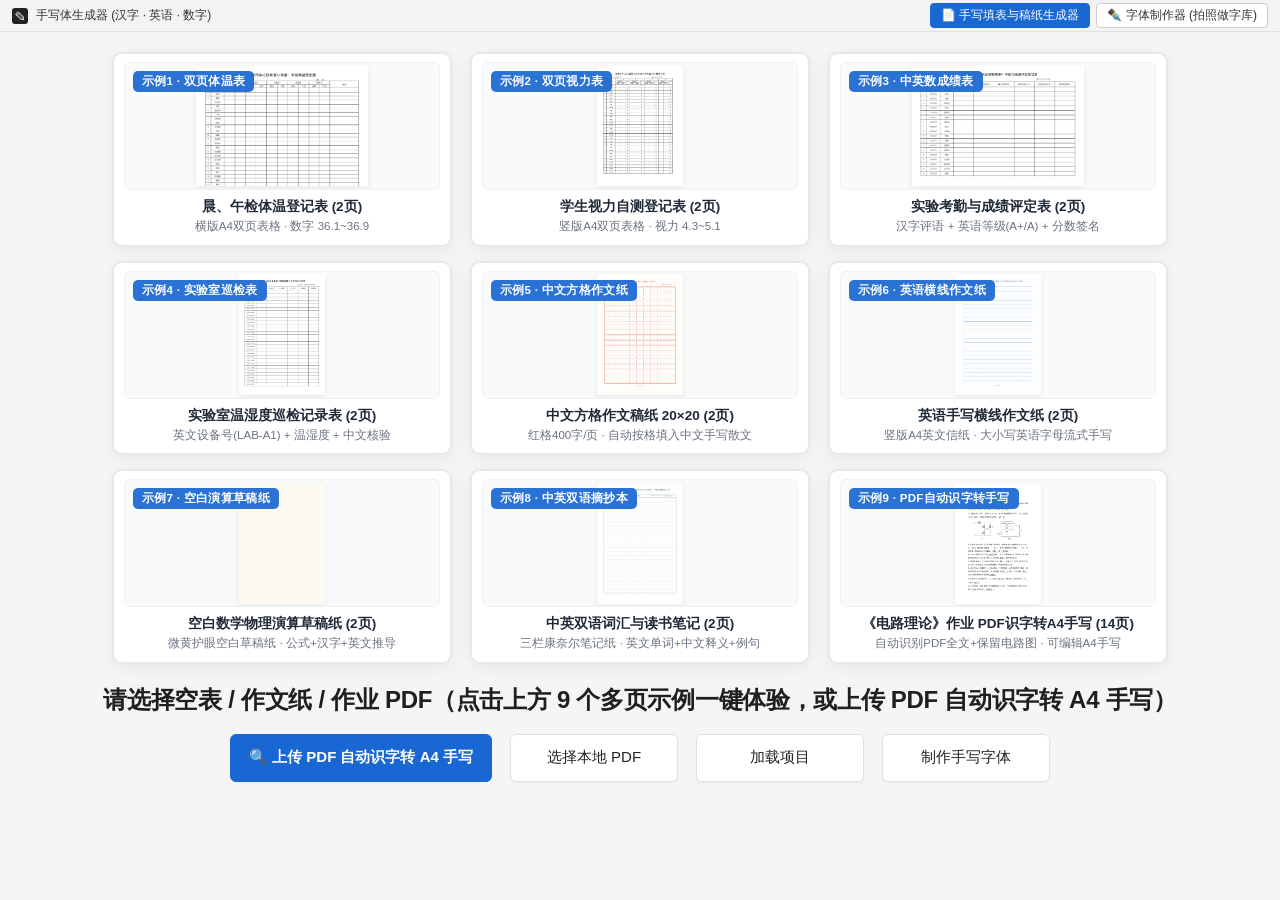
==== commit 4c8191dd: "feat: add PDF auto-OCR to editable A4 handwriting converter and 14-page Circuit Theory example" ====
--- a/index.html
+++ b/index.html
@@ -4,7 +4,7 @@
   <meta charset="utf-8">
   <meta name="viewport" content="width=device-width, initial-scale=1">
   <title>手写体生成器 · 汉字 / 英语字母 / 数字填表与稿纸生成工具</title>
-  <link rel="stylesheet" href="styles.css?v=11">
+  <link rel="stylesheet" href="styles.css?v=13">
 </head>
 <body>
   <div class="app-shell">
@@ -20,13 +20,14 @@
       </div>
     </header>
 
-    <!-- ================= VIEW 1: HOME (请选择空表/稿纸PDF - 8大双页PDF示例) ================= -->
+    <!-- ================= VIEW 1: HOME (请选择空表/稿纸/作业PDF - 9大多页PDF示例) ================= -->
     <main class="home-view" id="homeView">
       <div class="examples-showcase" id="examplesShowcaseGrid">
-        <!-- Populated dynamically from window.HANDWRITE_EXAMPLES (8 multi-page PDF examples) -->
-      </div>
-      <h1 class="home-title">请选择空表 / 作文纸 / 草稿纸 PDF（点击上方 8 个双页示例一键体验）</h1>
+        <!-- Populated dynamically from window.HANDWRITE_EXAMPLES (9 multi-page PDF examples) -->
+      </div>
+      <h1 class="home-title">请选择空表 / 作文纸 / 作业 PDF（点击上方 9 个多页示例一键体验，或上传 PDF 自动识字转 A4 手写）</h1>
       <div class="home-actions">
+        <button type="button" class="home-btn" id="btnHomeOcrPdf" style="background:var(--brand-color);color:#fff;border-color:var(--brand-color);font-weight:600;padding:0 18px;">🔍 上传 PDF 自动识字转 A4 手写</button>
         <button type="button" class="home-btn" id="btnHomeSelectPdf">选择本地 PDF</button>
         <button type="button" class="home-btn" id="btnHomeLoadProject">加载项目</button>
         <button type="button" class="home-btn" id="btnHomeOpenFontMaker">制作手写字体</button>
@@ -72,7 +73,7 @@
         </div>
 
         <div class="toolbar-right">
-          <select id="quickExampleSelect" class="page-select" style="height:28px;max-width:195px;" title="快速切换内置的 8 个双页 PDF 表格/作文纸/草稿纸示例" aria-label="快速切换示例">
+          <select id="quickExampleSelect" class="page-select" style="height:28px;max-width:205px;" title="快速切换内置的 9 个多页 PDF 表格/作文纸/草稿纸/作业识字示例" aria-label="快速切换示例">
             <option value="example1">📂 示例1: 晨午检体温表(2页)</option>
             <option value="example2">📂 示例2: 学生视力登记表(2页)</option>
             <option value="example3">📂 示例3: 实验考勤与中英评定表(2页)</option>
@@ -81,6 +82,7 @@
             <option value="example6">📂 示例6: 英语横线手写作文纸(2页)</option>
             <option value="example7">📂 示例7: 空白数学物理草稿纸(2页)</option>
             <option value="example8">📂 示例8: 中英双语读书笔记纸(2页)</option>
+            <option value="example9">📂 示例9: 《电路理论》作业(PDF识字转A4手写·14页)</option>
           </select>
           <button type="button" class="btn" id="btnRerollSeed" title="重新随机生成全部单元格手写字迹">🎲 换一批字迹</button>
           <button type="button" class="btn" id="btnReselectPdf">重新选择PDF</button>
@@ -195,6 +197,7 @@
               <button type="button" class="fill-tab active" id="tabFillRandom">随机填写</button>
               <button type="button" class="fill-tab" id="tabFillManual">手动表格</button>
               <button type="button" class="fill-tab" id="tabFillArticle">文章/稿纸</button>
+              <button type="button" class="fill-tab" id="tabFillOcr">🔍 识字转A4</button>
             </div>
 
             <div class="fill-panel-box" id="panelFillRandom">
@@ -237,6 +240,34 @@
                 <button type="button" class="btn" id="btnSampleScratch">📐 数学物理演算草稿</button>
               </div>
               <textarea id="articleTextarea" class="article-textarea" rows="6" placeholder="在此输入或粘贴任意中文作文、英语短文、读书笔记或数学公式草稿，画布将实时生成逼真手写笔迹..."></textarea>
+            </div>
+
+            <div class="fill-panel-box" id="panelFillOcr" hidden>
+              <div class="control-row" style="margin-bottom:8px;">
+                <label class="row-label" for="ocrPaperStyleSelect" style="width:66px;">A4 纸张</label>
+                <select id="ocrPaperStyleSelect" class="page-select" style="flex:1;height:28px;">
+                  <option value="inplace">🎯 原卷 A4 原位转手写 (擦除印刷字+保留插图)</option>
+                  <option value="a4_ruled">📝 A4 大学作业横线纸 (识别全文重排手写)</option>
+                  <option value="a4_blank">📄 纯白 A4 纸 (无格线 · 识别全文重排手写)</option>
+                  <option value="a4_scratch">📒 A4 护眼微黄演算纸 (识别全文重排手写)</option>
+                  <option value="a4_grid">🔲 A4 红格方格稿纸 20×20 (逐格填入)</option>
+                </select>
+              </div>
+              <div class="control-row" style="margin-bottom:8px;" id="ocrScopeRow">
+                <label class="row-label" for="ocrConvertScopeSelect" style="width:66px;">转换范围</label>
+                <select id="ocrConvertScopeSelect" class="page-select" style="flex:1;height:28px;">
+                  <option value="all">🔄 整页全文全部转手写 (题目+答案全手写)</option>
+                  <option value="answers">✍️ 仅解答与答案转手写 (保留原卷印刷题干)</option>
+                </select>
+              </div>
+              <div style="display:flex;align-items:center;justify-content:space-between;gap:5px;flex-wrap:wrap;margin-bottom:6px;">
+                <span style="font-size:12px;color:#1d4ed8;font-weight:600;" id="ocrLineCountHint">本页已识别可编辑手写文本：</span>
+                <div style="display:flex;gap:4px;flex-wrap:wrap;">
+                  <button type="button" class="btn" id="btnOcrUploadPdf" style="height:24px;padding:0 8px;font-size:11.5px;">📂 上传PDF自动识字</button>
+                  <button type="button" class="btn" id="btnOcrResetPageText" style="height:24px;padding:0 8px;font-size:11.5px;" title="恢复当前页从 PDF 原始识别出的文字">↺ 恢复本页原文</button>
+                </div>
+              </div>
+              <textarea id="ocrPageTextarea" class="article-textarea" rows="8" placeholder="上传任意带文字的 PDF 后，此处会自动识别并提取当前页全部文字。您可以直接在此修改任意字词、填空或增删行，右侧 A4 纸画布将实时同步渲染为手写体（也可在画布上双击任意行直接编辑）..."></textarea>
             </div>
           </div>
 
@@ -388,18 +419,40 @@
       </footer>
     </section>
 
-    <!-- ================= VIEW 3: FONT MAKER (字体制作器 - Screenshots 10, 11, 12, 13) ================= -->
+    <!-- ================= VIEW 3: FONT MAKER (字体制作器 - 支持数字 / 英语字母 / 汉字拍照做字库) ================= -->
     <section class="font-maker-view" id="fontMakerView" hidden>
-      <!-- Welcome Screen (Screenshot 10) -->
+      <!-- Welcome Screen (Screenshot 10 + 汉字/英语/数字三模式支持) -->
       <div class="fm-welcome" id="fmWelcomeScreen">
-        <img class="fm-sample-photo" id="fmSamplePhotoImg" alt="手写数字样本照片">
+        <img class="fm-sample-photo" id="fmSamplePhotoImg" alt="手写样本照片">
         <div class="fm-welcome-info">
-          <h2>手写字照片要求：</h2>
-          <p>1. 尽可能每个字都差不多大</p>
-          <p>2. 拍得越清晰，制作效果越好</p>
+          <h2>手写字库制作器（支持汉字 · 英语字母 · 数字实拍提取）</h2>
+          <div class="fm-mode-tabs" role="tablist" aria-label="字库制作模式">
+            <button type="button" class="fm-mode-tab active" data-fm-mode="digits" id="btnFmModeDigits">🔢 数字字库 (0-9, .)</button>
+            <button type="button" class="fm-mode-tab" data-fm-mode="english" id="btnFmModeEnglish">🔤 英语字母字库 (A-Z, a-z)</button>
+            <button type="button" class="fm-mode-tab" data-fm-mode="chinese" id="btnFmModeChinese">🀄 汉字 / 自定义字表字库</button>
+          </div>
+
+          <div class="fm-charset-box">
+            <div style="display:flex;align-items:center;justify-content:space-between;gap:8px;flex-wrap:wrap;">
+              <label for="fmCharsetInput" style="font-size:13px;color:#e5e7eb;font-weight:600;">目标录制字符序列（按行或按格书写后可一键对齐标注）：</label>
+              <div style="display:flex;gap:6px;">
+                <button type="button" class="fm-btn" id="btnFmExtractDocChars" style="height:26px;padding:0 8px;font-size:11.5px;" title="自动提取当前表格或作文里用到的所有不重复汉字与字母">📥 提取当前文档字表</button>
+                <button type="button" class="fm-btn" id="btnFmDownloadTemplatePdf" style="height:26px;padding:0 8px;font-size:11.5px;" title="导出带浅灰参考字的A4方格字帖PDF，打印或平板手写后拍照上传">🖨️ 下载书写字帖PDF</button>
+              </div>
+            </div>
+            <input type="text" class="fm-charset-input" id="fmCharsetInput" value="1234567890." aria-label="目标录制字符序列">
+            <div style="font-size:11.5px;color:#9ca3af;margin-top:6px;" id="fmCharsetHint">
+              提示：既可每个字写一整行（多变体），也可按顺序每个字写 1~2 遍；未拍摄的生僻汉字还会自动提取您的笔迹胖瘦、斜度与粗细特征进行拟合兜底！
+            </div>
+          </div>
+
+          <p>1. 白纸黑字书写（或打印上方方格字帖书写），字与字之间略留空隙</p>
+          <p>2. 支持<strong>智能偏旁合并</strong>（自动将左右/上下结构的汉字或带点字母 <code>i, j</code> 聚合成完整字框）</p>
+          <p>3. 导出后实拍字 <strong>100% 调用真迹原图</strong>，未拍汉字自动套用您的<strong>个人笔迹特征（斜度/宽高比/粗细）</strong></p>
+
           <div class="fm-welcome-actions">
-            <button type="button" class="fm-btn" id="btnFmUploadPhoto" style="min-width:140px;height:44px;justify-content:center;font-size:15px;">选择图片</button>
-            <button type="button" class="fm-btn fm-btn-green" id="btnFmUseSamplePhoto" style="min-width:168px;height:44px;font-size:15px;">使用示例手写照片体验</button>
+            <button type="button" class="fm-btn" id="btnFmUploadPhoto" style="min-width:140px;height:42px;justify-content:center;font-size:14.5px;">📷 上传手写照片</button>
+            <button type="button" class="fm-btn fm-btn-green" id="btnFmUseSamplePhoto" style="min-width:190px;height:42px;font-size:14.5px;">✨ 使用当前模式示例手写照片体验</button>
           </div>
         </div>
       </div>
@@ -407,18 +460,19 @@
       <!-- Steps 1, 2, 3 Interactive Screen -->
       <div id="fmStepsContainer" style="display:flex;flex-direction:column;flex:1;overflow:hidden;" hidden>
         <div class="fm-topbar">
-          <div style="display:flex;align-items:center;gap:10px;">
+          <div style="display:flex;align-items:center;gap:8px;flex-wrap:wrap;">
             <span class="fm-step-title" id="fmStepTitle">第一步：抠图</span>
             <button type="button" class="fm-btn" id="btnFmReupload">重新选择图片</button>
             <button type="button" class="fm-btn" id="btnFmPrevStep" hidden>返回上一步</button>
             <button type="button" class="fm-btn" id="btnFmUndo" hidden>↶ 撤销</button>
             <button type="button" class="fm-btn" id="btnFmRedo" hidden>↷ 恢复</button>
+            <button type="button" class="fm-btn" id="btnFmMergeRadicals" hidden title="将距离较近的汉字左右偏旁、上下部件或 i/j 的点画合并为一个完整字框">🔗 智能合并偏旁/部件</button>
           </div>
 
           <!-- Step 1 Center Tolerance Slider -->
           <div id="fmToleranceBar" style="display:flex;flex-direction:column;align-items:center;gap:4px;">
             <span style="font-size:13px;color:#e0e0e0;">容差越高，保留的近似黑色像素越多</span>
-            <div style="display:flex;align-items:center;gap:10px;width:300px;">
+            <div style="display:flex;align-items:center;gap:10px;width:280px;">
               <label for="fmToleranceSlider" style="font-size:13px;">容差</label>
               <input type="range" class="native-slider" id="fmToleranceSlider" min="5" max="75" value="29" style="--slider-fill-color:#9333ea;--slider-thumb-color:#9333ea;">
               <span id="fmToleranceVal" style="min-width:24px;font-size:13px;">29</span>
@@ -426,14 +480,15 @@
           </div>
 
           <!-- Step 3 Right Preview + Export -->
-          <div style="display:flex;align-items:center;gap:16px;">
-            <div id="fmStep3PreviewWrap" style="display:flex;align-items:center;gap:10px;" hidden>
-              <span style="font-size:13px;color:#ccc;">字体预览</span>
-              <canvas id="fmPreviewCanvas" width="120" height="44" style="background:transparent;"></canvas>
-              <button type="button" class="fm-btn" id="btnFmAutoLabelRows" title="按行自动标注 1~9, 0, .">⚡ 一键按行标注</button>
+          <div style="display:flex;align-items:center;gap:10px;flex-wrap:wrap;">
+            <div id="fmStep3PreviewWrap" style="display:flex;align-items:center;gap:8px;flex-wrap:wrap;" hidden>
+              <span style="font-size:12.5px;color:#ccc;">字体预览</span>
+              <canvas id="fmPreviewCanvas" width="150" height="44" style="background:transparent;"></canvas>
+              <button type="button" class="fm-btn" id="btnFmAutoLabelRows" title="按行自动标注对应字符">⚡ 按行一键标注</button>
+              <button type="button" class="fm-btn" id="btnFmAutoLabelSeq" title="按从上到下、从左到右网格顺序依次标注字符序列">⚡ 按顺序逐格标注</button>
             </div>
             <button type="button" class="fm-btn fm-btn-green" id="btnFmNextStep">下一步</button>
-            <button type="button" class="fm-btn" id="btnFmExportFont" hidden style="background:#333;border-color:#555;">导出字体</button>
+            <button type="button" class="fm-btn fm-btn-green" id="btnFmExportFont" hidden>✓ 导出并应用手写字体</button>
           </div>
         </div>
 
@@ -451,8 +506,8 @@
         <div class="fm-bottom-bar" id="fmBottomBar" hidden></div>
 
         <footer class="status-bar" style="background:#181818;border-color:#2d2d2d;color:#bbb;">
-          <span id="fmStatusBarText">请调节容差使手写数字清晰、纸张背景透明</span>
-          <span>支持导出本地字库并自动载入填表器</span>
+          <span id="fmStatusBarText">请调节容差使手写字迹清晰、纸张背景透明</span>
+          <span>支持汉字 · 英语字母 · 数字实拍提取 + 个人笔迹特征迁移</span>
         </footer>
       </div>
 
@@ -580,11 +635,28 @@
     </div>
   </dialog>
 
+  <!-- ================= DIALOG 5: 双击画布直接编辑手写行文字 ================= -->
+  <dialog id="dialogEditOcrLine" aria-labelledby="dialogEditOcrLineTitle" closedby="any" style="min-width:460px;">
+    <div class="modal-header">
+      <h2 class="modal-title" id="dialogEditOcrLineTitle">✎ 编辑 A4 手写行文字</h2>
+      <button type="button" class="icon-btn" id="btnCloseOcrLineModal" aria-label="关闭">✕</button>
+    </div>
+    <div class="modal-body">
+      <label for="ocrLineModalInput" style="display:block;font-size:12.5px;color:#444;margin-bottom:8px;">修改此行手写文字（留空可擦除隐藏该行，按 Enter 快速保存）：</label>
+      <input type="text" id="ocrLineModalInput" class="num-input" style="width:100%;height:36px;text-align:left;padding:0 10px;font-size:14px;" value="">
+      <div style="display:flex;justify-content:flex-end;gap:10px;margin-top:16px;">
+        <button type="button" class="btn" id="btnCancelOcrLineModal">取消</button>
+        <button type="button" class="btn btn-primary" id="btnSaveOcrLineModal">保存手写文字</button>
+      </div>
+    </div>
+  </dialog>
+
   <!-- Local Bundled Assets & Libraries -->
-  <script src="vendor/pdf.min.js?v=11"></script>
-  <script src="vendor/jspdf.umd.min.js?v=11"></script>
-  <script src="assets/default-font.js?v=11"></script>
-  <script src="assets/examples-data.js?v=11"></script>
-  <script src="app.js?v=11"></script>
+  <script src="vendor/pdf.worker.min.js?v=13"></script>
+  <script src="vendor/pdf.min.js?v=13"></script>
+  <script src="vendor/jspdf.umd.min.js?v=13"></script>
+  <script src="assets/default-font.js?v=13"></script>
+  <script src="assets/examples-data.js?v=13"></script>
+  <script src="app.js?v=13"></script>
 </body>
 </html>
--- a/styles.css
+++ b/styles.css
@@ -225,11 +225,11 @@
 
 .examples-showcase {
   display: grid;
-  grid-template-columns: repeat(4, minmax(220px, 285px));
-  gap: 18px;
-  margin-bottom: 22px;
+  grid-template-columns: repeat(3, minmax(230px, 340px));
+  gap: 14px 18px;
+  margin-bottom: 16px;
   width: 100%;
-  max-width: 1200px;
+  max-width: 1120px;
   justify-content: center;
 }
 
@@ -241,7 +241,7 @@
   box-shadow: 0 4px 16px rgba(0, 0, 0, 0.06);
   cursor: pointer;
   transition: transform 0.18s ease, box-shadow 0.18s ease, border-color 0.18s ease;
-  padding: 10px 10px 12px;
+  padding: 8px 10px 10px;
   overflow: hidden;
   display: flex;
   flex-direction: column;
@@ -258,7 +258,7 @@
 .example-card-thumb {
   position: relative;
   width: 100%;
-  height: 168px;
+  height: 128px;
   background: #f8fafc;
   border: 1px solid #edf0f5;
   border-radius: 6px;
@@ -266,7 +266,7 @@
   display: flex;
   align-items: center;
   justify-content: center;
-  margin-bottom: 8px;
+  margin-bottom: 6px;
 }
 
 .example-card img {
@@ -366,20 +366,25 @@
 }
 
 .top-toolbar {
-  height: 48px;
+  min-height: 46px;
+  height: auto;
   background: #ffffff;
   border-bottom: 1px solid #e5e5e5;
   display: flex;
+  flex-wrap: wrap;
   align-items: center;
   justify-content: space-between;
-  padding: 0 16px;
+  gap: 6px 10px;
+  padding: 5px 12px;
   flex-shrink: 0;
 }
 
 .toolbar-left, .toolbar-center, .toolbar-right {
   display: flex;
   align-items: center;
-  gap: 10px;
+  gap: 6px;
+  flex-wrap: nowrap;
+  flex-shrink: 0;
 }
 
 .icon-btn {
@@ -394,6 +399,8 @@
   align-items: center;
   justify-content: center;
   font-size: 15px;
+  flex-shrink: 0;
+  white-space: nowrap;
 }
 
 .icon-btn:hover:not(:disabled) {
@@ -409,35 +416,42 @@
 .zoom-control {
   display: flex;
   align-items: center;
-  gap: 6px;
-  width: 195px;
+  gap: 4px;
+  width: 152px;
+  flex-shrink: 0;
 }
 
 .zoom-label {
-  min-width: 42px;
+  min-width: 38px;
   text-align: right;
   font-variant-numeric: tabular-nums;
   color: #333;
+  white-space: nowrap;
+  flex-shrink: 0;
 }
 
 .checkbox-inline {
   display: inline-flex;
   align-items: center;
-  gap: 5px;
+  gap: 4px;
   cursor: pointer;
   color: #333;
-  margin-left: 6px;
+  margin-left: 4px;
+  white-space: nowrap;
+  flex-shrink: 0;
 }
 
 .drag-mode-bar {
   display: inline-flex;
   align-items: center;
-  gap: 3px;
+  gap: 2px;
   background: #f1f5f9;
   border: 1px solid #e2e8f0;
   border-radius: 6px;
   padding: 2px 4px;
-  margin-left: 6px;
+  margin-left: 4px;
+  white-space: nowrap;
+  flex-shrink: 0;
 }
 
 .drag-mode-label {
@@ -452,10 +466,11 @@
   background: transparent;
   color: #334155;
   font-size: 11.5px;
-  padding: 3px 8px;
+  padding: 3px 7px;
   border-radius: 4px;
   cursor: pointer;
   white-space: nowrap;
+  flex-shrink: 0;
   transition: background 0.12s, color 0.12s;
 }
 
@@ -472,21 +487,30 @@
 .page-nav {
   display: flex;
   align-items: center;
-  gap: 6px;
+  gap: 4px;
+  white-space: nowrap;
+  flex-shrink: 0;
+}
+
+#totalPagesText {
+  white-space: nowrap;
+  flex-shrink: 0;
 }
 
 .page-select {
   height: 28px;
-  padding: 0 22px 0 10px;
+  padding: 0 22px 0 8px;
   border: 1px solid #d4d4d4;
   border-radius: 4px;
   background: #fff;
-  font-size: 13px;
+  font-size: 12.5px;
+  white-space: nowrap;
+  flex-shrink: 0;
 }
 
 .btn {
   height: 30px;
-  padding: 0 12px;
+  padding: 0 10px;
   border: 1px solid #d4d4d4;
   border-radius: 4px;
   background: #fff;
@@ -495,7 +519,9 @@
   cursor: pointer;
   display: inline-flex;
   align-items: center;
-  gap: 5px;
+  gap: 4px;
+  white-space: nowrap;
+  flex-shrink: 0;
   transition: all 0.15s;
 }
 
@@ -640,15 +666,16 @@
 }
 
 .fill-tab {
-  padding: 7px 14px;
+  padding: 7px 11px;
   background: transparent;
   border: 1px solid transparent;
   border-bottom: none;
   border-radius: 6px 6px 0 0;
-  font-size: 12.5px;
+  font-size: 12px;
   color: #555;
   cursor: pointer;
   margin-bottom: -1px;
+  white-space: nowrap;
 }
 
 .fill-tab.active {
@@ -1050,35 +1077,41 @@
 }
 
 .fm-topbar {
-  height: 56px;
+  min-height: 56px;
+  height: auto;
   background: #202020;
   border-bottom: 1px solid #333;
   display: flex;
+  flex-wrap: wrap;
   align-items: center;
   justify-content: space-between;
-  padding: 0 20px;
+  gap: 8px 16px;
+  padding: 6px 20px;
   flex-shrink: 0;
 }
 
 .fm-step-title {
-  font-size: 20px;
+  font-size: 18px;
   font-weight: 700;
   color: #fff;
-  margin-right: 14px;
+  margin-right: 10px;
+  white-space: nowrap;
 }
 
 .fm-btn {
-  height: 36px;
-  padding: 0 16px;
+  height: 34px;
+  padding: 0 14px;
   background: #333333;
   border: 1px solid #484848;
   border-radius: 6px;
   color: #eee;
-  font-size: 13.5px;
+  font-size: 13px;
   cursor: pointer;
   display: inline-flex;
   align-items: center;
   gap: 6px;
+  white-space: nowrap;
+  flex-shrink: 0;
 }
 
 .fm-btn:hover:not(:disabled) {
@@ -1103,20 +1136,81 @@
   background: #16a34a;
 }
 
+.fm-mode-tabs {
+  display: flex;
+  gap: 8px;
+  margin-bottom: 16px;
+  flex-wrap: wrap;
+}
+
+.fm-mode-tab {
+  height: 36px;
+  padding: 0 14px;
+  border-radius: 6px;
+  border: 1px solid #484848;
+  background: #2a2a2a;
+  color: #ddd;
+  font-size: 13.5px;
+  font-weight: 500;
+  cursor: pointer;
+  white-space: nowrap;
+  transition: all 0.15s;
+}
+
+.fm-mode-tab:hover {
+  border-color: #3b82f6;
+  color: #fff;
+}
+
+.fm-mode-tab.active {
+  background: #1d4ed8;
+  border-color: #3b82f6;
+  color: #fff;
+  font-weight: 600;
+}
+
+.fm-charset-box {
+  background: #242424;
+  border: 1px solid #3c3c3c;
+  border-radius: 8px;
+  padding: 12px 14px;
+  margin-bottom: 16px;
+  max-width: 520px;
+}
+
+.fm-charset-input {
+  width: 100%;
+  height: 36px;
+  background: #161616;
+  border: 1px solid #4b5563;
+  border-radius: 6px;
+  color: #f3f4f6;
+  padding: 0 10px;
+  font-size: 14px;
+  letter-spacing: 1px;
+  margin-top: 6px;
+  user-select: text;
+}
+
+.fm-charset-input:focus {
+  outline: 2px solid #3b82f6;
+  border-color: transparent;
+}
+
 /* Font Maker Welcome Screen (Screenshot 10) */
 .fm-welcome {
   flex: 1;
   display: flex;
   align-items: center;
   justify-content: center;
-  gap: 64px;
-  padding: 32px;
+  gap: 48px;
+  padding: 24px 32px;
   overflow: auto;
 }
 
 .fm-sample-photo {
-  max-height: calc(100vh - 120px);
-  max-width: 55vw;
+  max-height: calc(100vh - 130px);
+  max-width: 48vw;
   border-radius: 6px;
   border: 2px solid #d4d4d4;
   box-shadow: 0 12px 40px rgba(0,0,0,0.45);
@@ -1124,21 +1218,23 @@
 }
 
 .fm-welcome-info h2 {
-  font-size: 26px;
-  margin: 0 0 22px 0;
+  font-size: 22px;
+  margin: 0 0 12px 0;
   color: #fff;
 }
 
 .fm-welcome-info p {
-  font-size: 17px;
-  color: #e0e0e0;
-  margin: 0 0 16px 0;
+  font-size: 14.5px;
+  color: #d4d4d4;
+  margin: 0 0 8px 0;
+  line-height: 1.45;
 }
 
 .fm-welcome-actions {
   display: flex;
-  gap: 14px;
-  margin-top: 28px;
+  flex-wrap: wrap;
+  gap: 10px;
+  margin-top: 18px;
 }
 
 /* Font Maker Canvas Area (Steps 1, 2, 3) */
@@ -1168,15 +1264,16 @@
 
 /* Step 3 Bottom Category Bar (Screenshot 13) */
 .fm-bottom-bar {
-  height: 74px;
+  min-height: 78px;
   background: #1f1f1f;
   border-top: 1px solid #333;
   display: flex;
   align-items: center;
-  justify-content: center;
+  justify-content: flex-start;
   gap: 10px;
-  padding: 0 20px;
-  flex-shrink: 0;
+  padding: 6px 20px;
+  flex-shrink: 0;
+  overflow-x: auto;
 }
 
 .fm-cat-item {
